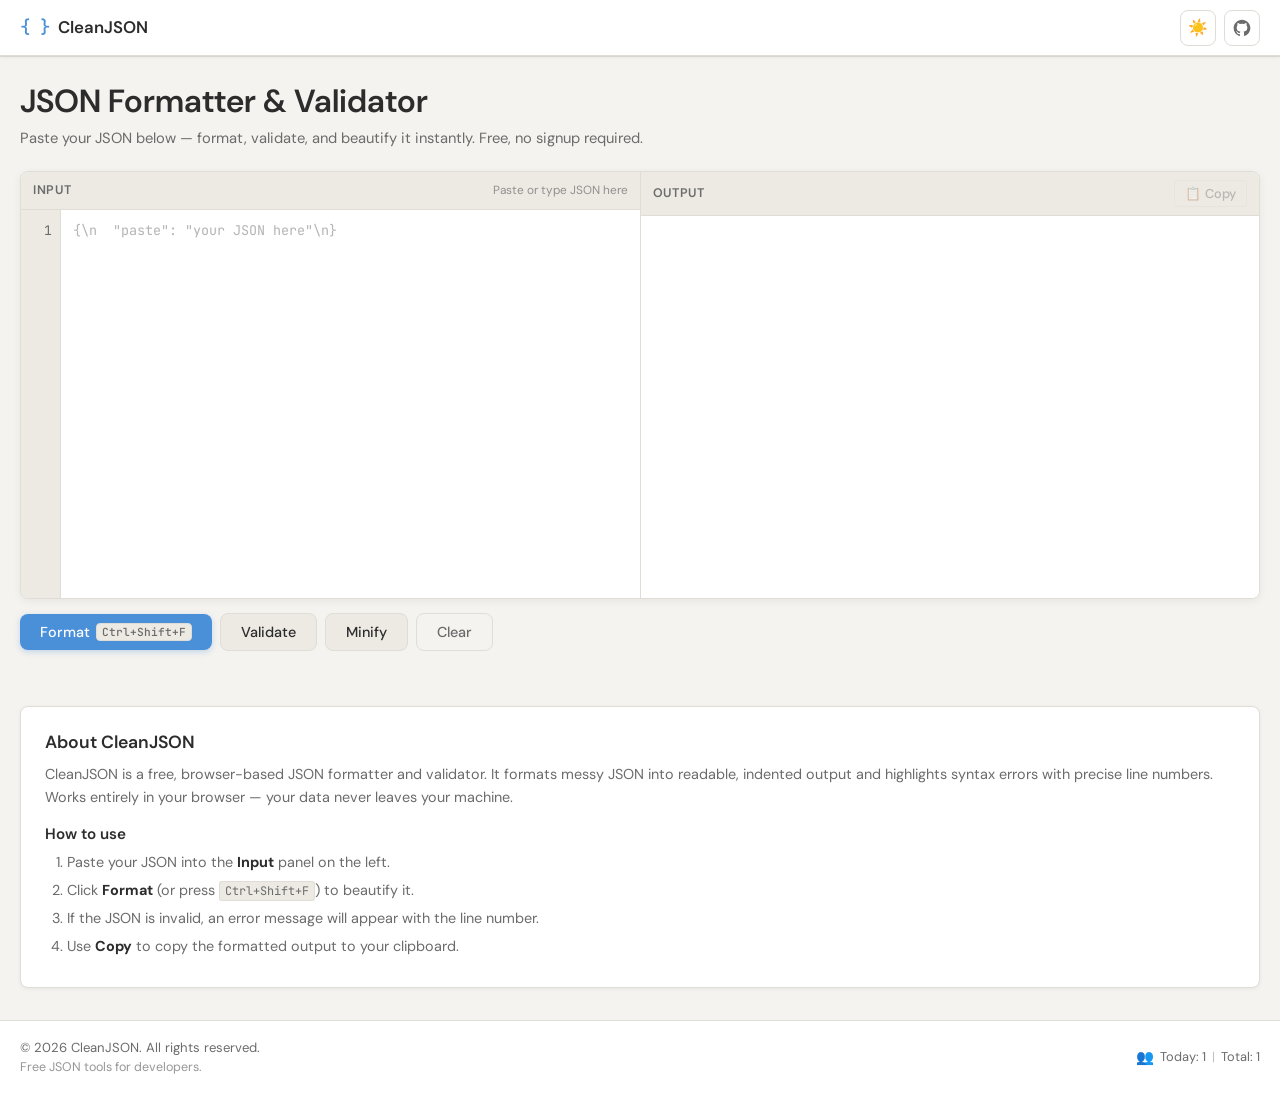
==== index.html @ 6346b89d "feat: Milestone 1 — Core MVP - index.html: semantic HTML5 layout with side-by-side editor panels,   " ====
<!DOCTYPE html>
<html lang="en">
<head>
  <meta charset="UTF-8" />
  <meta name="viewport" content="width=device-width, initial-scale=1.0" />
  <title>JSON Formatter &amp; Validator — Free Online Tool | CleanJSON</title>
  <meta name="description" content="Free online JSON formatter, validator and beautifier. Paste your JSON, instantly format and validate it with error highlighting. No signup required." />
  <meta name="keywords" content="JSON formatter, JSON validator, JSON beautifier, JSON lint, online JSON tool, format JSON, validate JSON" />
  <link rel="canonical" href="https://cleanjson.app/" />

  <!-- Open Graph -->
  <meta property="og:title" content="JSON Formatter & Validator — Free Online Tool | CleanJSON" />
  <meta property="og:description" content="Free online JSON formatter and validator. Instant formatting with syntax highlighting and error reporting." />
  <meta property="og:type" content="website" />
  <meta property="og:url" content="https://cleanjson.app/" />

  <!-- Twitter Card -->
  <meta name="twitter:card" content="summary" />
  <meta name="twitter:title" content="JSON Formatter & Validator | CleanJSON" />
  <meta name="twitter:description" content="Free online JSON formatter and validator. Instant syntax highlighting and error reporting." />

  <!-- JSON-LD Structured Data -->
  <script type="application/ld+json">
  {
    "@context": "https://schema.org",
    "@type": "WebApplication",
    "name": "CleanJSON",
    "url": "https://cleanjson.app/",
    "description": "Free online JSON formatter, validator and beautifier",
    "applicationCategory": "DeveloperApplication",
    "operatingSystem": "Any",
    "offers": {
      "@type": "Offer",
      "price": "0",
      "priceCurrency": "USD"
    }
  }
  </script>

  <!-- Fonts -->
  <link rel="preconnect" href="https://fonts.googleapis.com" />
  <link rel="preconnect" href="https://fonts.gstatic.com" crossorigin />
  <link href="https://fonts.googleapis.com/css2?family=DM+Sans:wght@400;500;600&family=JetBrains+Mono:wght@400;500&display=swap" rel="stylesheet" />

  <link rel="stylesheet" href="style.css" />

  <!-- GOOGLE ADSENSE: paste auto-ads script here -->
</head>
<body>

  <!-- ===== HEADER ===== -->
  <header class="site-header" role="banner">
    <div class="header-inner">
      <a href="/" class="logo" aria-label="CleanJSON home">
        <span class="logo-icon" aria-hidden="true">{ }</span>
        <span class="logo-text">CleanJSON</span>
      </a>
      <nav class="header-nav" aria-label="Site navigation">
        <button id="darkModeToggle" class="btn-icon" aria-label="Toggle dark mode" title="Toggle dark mode">
          <span class="icon-sun" aria-hidden="true">☀️</span>
          <span class="icon-moon" aria-hidden="true" style="display:none">🌙</span>
        </button>
        <a href="https://github.com/cleanjson-web" class="btn-icon" aria-label="GitHub" target="_blank" rel="noopener noreferrer" title="View on GitHub">
          <svg width="20" height="20" viewBox="0 0 24 24" fill="currentColor" aria-hidden="true">
            <path d="M12 2C6.477 2 2 6.477 2 12c0 4.418 2.865 8.166 6.839 9.489.5.092.682-.217.682-.483 0-.237-.009-.868-.013-1.703-2.782.605-3.369-1.342-3.369-1.342-.454-1.154-1.11-1.462-1.11-1.462-.908-.62.069-.608.069-.608 1.003.07 1.531 1.03 1.531 1.03.892 1.529 2.341 1.087 2.91.832.092-.647.35-1.088.636-1.338-2.22-.253-4.555-1.11-4.555-4.943 0-1.091.39-1.984 1.029-2.683-.103-.253-.446-1.27.098-2.647 0 0 .84-.269 2.75 1.025A9.578 9.578 0 0112 6.836a9.59 9.59 0 012.504.337c1.909-1.294 2.747-1.025 2.747-1.025.546 1.377.202 2.394.1 2.647.64.699 1.028 1.592 1.028 2.683 0 3.842-2.339 4.687-4.566 4.935.359.309.678.919.678 1.852 0 1.336-.012 2.415-.012 2.741 0 .269.18.579.688.481C19.138 20.163 22 16.418 22 12c0-5.523-4.477-10-10-10z"/>
          </svg>
        </a>
      </nav>
    </div>
  </header>

  <!-- ===== AD: TOP BANNER ===== -->
  <div id="adsterra-banner-top" class="ad-banner ad-banner--top" aria-hidden="true">
    <!-- ADSTERRA: paste banner code here (728x90 leaderboard or responsive) -->
  </div>

  <!-- ===== MAIN ===== -->
  <main class="main-content" role="main">
    <section class="hero" aria-labelledby="main-heading">
      <h1 id="main-heading">JSON Formatter &amp; Validator</h1>
      <p class="hero-subtitle">Paste your JSON below — format, validate, and beautify it instantly. Free, no signup required.</p>
    </section>

    <!-- Mobile tab switcher -->
    <div class="tab-switcher" role="tablist" aria-label="Editor panels">
      <button class="tab-btn tab-btn--active" role="tab" aria-selected="true" aria-controls="input-panel" id="tab-input" data-tab="input">Input</button>
      <button class="tab-btn" role="tab" aria-selected="false" aria-controls="output-panel" id="tab-output" data-tab="output">Output</button>
    </div>

    <!-- Editor area -->
    <div class="editor-area">
      <!-- Input panel -->
      <section class="panel panel--input" id="input-panel" role="tabpanel" aria-labelledby="tab-input">
        <div class="panel-header">
          <h2 class="panel-title">Input</h2>
          <span class="panel-hint">Paste or type JSON here</span>
        </div>
        <div class="textarea-wrapper" id="inputWrapper">
          <div class="line-numbers" id="lineNumbers" aria-hidden="true"></div>
          <textarea
            id="jsonInput"
            class="json-textarea"
            placeholder='{\n  "paste": "your JSON here"\n}'
            spellcheck="false"
            autocomplete="off"
            autocorrect="off"
            autocapitalize="off"
            aria-label="JSON input"
            aria-describedby="errorDisplay"
          ></textarea>
        </div>
      </section>

      <!-- Divider -->
      <div class="panel-divider" aria-hidden="true"></div>

      <!-- Output panel -->
      <section class="panel panel--output" id="output-panel" role="tabpanel" aria-labelledby="tab-output">
        <div class="panel-header">
          <h2 class="panel-title">Output</h2>
          <button id="copyBtn" class="btn-small" aria-label="Copy formatted JSON" title="Copy to clipboard" disabled>
            <span class="copy-icon" aria-hidden="true">📋</span> Copy
          </button>
        </div>
        <pre id="jsonOutput" class="json-output" aria-live="polite" aria-label="Formatted JSON output"><code id="jsonOutputCode"></code></pre>
      </section>
    </div>

    <!-- Action bar -->
    <div class="action-bar" role="toolbar" aria-label="JSON actions">
      <button id="formatBtn" class="btn btn--primary" aria-label="Format JSON (Ctrl+Shift+F)">
        Format <kbd>Ctrl+Shift+F</kbd>
      </button>
      <button id="validateBtn" class="btn btn--secondary" aria-label="Validate JSON">
        Validate
      </button>
      <button id="minifyBtn" class="btn btn--secondary" aria-label="Minify JSON">
        Minify
      </button>
      <button id="clearBtn" class="btn btn--ghost" aria-label="Clear input">
        Clear
      </button>
    </div>

    <!-- Error / success display -->
    <div id="errorDisplay" class="status-display" role="alert" aria-live="assertive" aria-atomic="true"></div>

    <!-- SEO content -->
    <section class="seo-content">
      <h2>About CleanJSON</h2>
      <p>CleanJSON is a free, browser-based JSON formatter and validator. It formats messy JSON into readable, indented output and highlights syntax errors with precise line numbers. Works entirely in your browser — your data never leaves your machine.</p>
      <h3>How to use</h3>
      <ol>
        <li>Paste your JSON into the <strong>Input</strong> panel on the left.</li>
        <li>Click <strong>Format</strong> (or press <kbd>Ctrl+Shift+F</kbd>) to beautify it.</li>
        <li>If the JSON is invalid, an error message will appear with the line number.</li>
        <li>Use <strong>Copy</strong> to copy the formatted output to your clipboard.</li>
      </ol>
    </section>
  </main>

  <!-- ===== FOOTER ===== -->
  <footer class="site-footer" role="contentinfo">
    <div class="footer-inner">
      <div class="footer-left">
        <p class="footer-copy">&copy; 2026 CleanJSON. All rights reserved.</p>
        <p class="footer-tagline">Free JSON tools for developers.</p>
      </div>
      <div class="footer-right" id="visitorCounter" aria-label="Site visitor count">
        <span class="visitor-icon" aria-hidden="true">👥</span>
        <span id="visitorToday">Today: —</span>
        <span class="visitor-sep" aria-hidden="true">|</span>
        <span id="visitorTotal">Total: —</span>
      </div>
    </div>
  </footer>

  <!-- ===== AD: BOTTOM STICKY (mobile) ===== -->
  <div id="adsterra-banner-bottom" class="ad-banner ad-banner--bottom" aria-hidden="true">
    <!-- ADSTERRA: paste bottom sticky banner code here (mobile) -->
  </div>

  <noscript>
    <div style="padding:2rem;text-align:center;font-family:sans-serif;">
      <strong>JavaScript is required</strong> to use CleanJSON. Please enable JavaScript in your browser.
    </div>
  </noscript>

  <script src="app.js"></script>
</body>
</html>
---- style.css ----
/* ============================================================
   CleanJSON — style.css
   Soft warm theme per PRD color spec
   ============================================================ */

/* ---- CSS Custom Properties ---- */
:root {
  --bg-primary:     #F5F3EF;
  --bg-secondary:   #EDEAE4;
  --bg-card:        #FFFFFF;
  --text-primary:   #2C2C2C;
  --text-secondary: #6B6B6B;
  --accent:         #4A90D9;
  --accent-hover:   #3A7BC8;
  --success:        #5CB85C;
  --error:          #D9534F;
  --warning:        #E8A838;
  --border:         #E0DDD7;
  --shadow:         rgba(0,0,0,0.06);
  --shadow-md:      rgba(0,0,0,0.10);

  /* Syntax highlighting */
  --syntax-key:     #6B4C9A;
  --syntax-string:  #2E7D32;
  --syntax-number:  #C55A11;
  --syntax-bool:    #1565C0;
  --syntax-null:    #9E9E9E;

  /* Dimensions */
  --header-height:  56px;
  --radius:         8px;
  --radius-sm:      4px;
  --panel-min-h:    420px;

  /* Transition */
  --transition:     0.18s ease;
}

/* Dark mode */
[data-theme="dark"] {
  --bg-primary:     #1A1917;
  --bg-secondary:   #242220;
  --bg-card:        #2C2A28;
  --text-primary:   #E8E5DF;
  --text-secondary: #9A9590;
  --accent:         #5BA3F0;
  --accent-hover:   #4A90D9;
  --border:         #3A3830;
  --shadow:         rgba(0,0,0,0.25);
  --shadow-md:      rgba(0,0,0,0.40);
  --syntax-key:     #C4A7E7;
  --syntax-string:  #7EC8A0;
  --syntax-number:  #F4A261;
  --syntax-bool:    #7EB8F7;
  --syntax-null:    #7A7570;
}

/* ---- Reset & Base ---- */
*, *::before, *::after { box-sizing: border-box; margin: 0; padding: 0; }

html {
  font-size: 16px;
  scroll-behavior: smooth;
}

body {
  font-family: 'DM Sans', system-ui, -apple-system, sans-serif;
  background: var(--bg-primary);
  color: var(--text-primary);
  line-height: 1.6;
  min-height: 100vh;
  display: flex;
  flex-direction: column;
  transition: background var(--transition), color var(--transition);
}

/* ---- Typography ---- */
h1, h2, h3 { font-weight: 600; line-height: 1.3; }
h1 { font-size: clamp(1.4rem, 3vw, 2rem); }
h2 { font-size: 1.1rem; }
h3 { font-size: 0.95rem; }
kbd {
  font-family: 'JetBrains Mono', monospace;
  font-size: 0.7rem;
  background: var(--bg-secondary);
  border: 1px solid var(--border);
  border-radius: var(--radius-sm);
  padding: 1px 5px;
  color: var(--text-secondary);
}

/* ---- Links ---- */
a { color: var(--accent); text-decoration: none; }
a:hover { text-decoration: underline; }
a:focus-visible { outline: 2px solid var(--accent); outline-offset: 2px; border-radius: 2px; }

/* ---- Buttons ---- */
.btn {
  display: inline-flex;
  align-items: center;
  gap: 6px;
  padding: 9px 20px;
  font-family: 'DM Sans', sans-serif;
  font-size: 0.9rem;
  font-weight: 500;
  border: none;
  border-radius: var(--radius);
  cursor: pointer;
  transition: background var(--transition), transform 0.1s, box-shadow var(--transition);
  white-space: nowrap;
  user-select: none;
}
.btn:focus-visible { outline: 2px solid var(--accent); outline-offset: 2px; }
.btn:active { transform: scale(0.97); }

.btn--primary {
  background: var(--accent);
  color: #fff;
  box-shadow: 0 2px 6px rgba(74,144,217,0.30);
}
.btn--primary:hover { background: var(--accent-hover); box-shadow: 0 3px 10px rgba(74,144,217,0.40); }

.btn--secondary {
  background: var(--bg-secondary);
  color: var(--text-primary);
  border: 1px solid var(--border);
}
.btn--secondary:hover { background: var(--border); }

.btn--ghost {
  background: transparent;
  color: var(--text-secondary);
  border: 1px solid var(--border);
}
.btn--ghost:hover { background: var(--bg-secondary); color: var(--text-primary); }

.btn:disabled {
  opacity: 0.45;
  cursor: not-allowed;
  transform: none;
}

.btn-small {
  display: inline-flex;
  align-items: center;
  gap: 4px;
  padding: 4px 10px;
  font-size: 0.8rem;
  font-family: 'DM Sans', sans-serif;
  font-weight: 500;
  background: var(--bg-secondary);
  color: var(--text-secondary);
  border: 1px solid var(--border);
  border-radius: var(--radius-sm);
  cursor: pointer;
  transition: background var(--transition), color var(--transition);
}
.btn-small:hover { background: var(--border); color: var(--text-primary); }
.btn-small:disabled { opacity: 0.4; cursor: not-allowed; }
.btn-small:focus-visible { outline: 2px solid var(--accent); outline-offset: 2px; }

.btn-icon {
  display: inline-flex;
  align-items: center;
  justify-content: center;
  width: 36px;
  height: 36px;
  background: transparent;
  border: 1px solid var(--border);
  border-radius: var(--radius);
  cursor: pointer;
  font-size: 1rem;
  color: var(--text-secondary);
  transition: background var(--transition), color var(--transition);
  text-decoration: none;
}
.btn-icon:hover { background: var(--bg-secondary); color: var(--text-primary); }
.btn-icon:focus-visible { outline: 2px solid var(--accent); outline-offset: 2px; }

/* ---- Header ---- */
.site-header {
  position: sticky;
  top: 0;
  z-index: 100;
  background: var(--bg-card);
  border-bottom: 1px solid var(--border);
  height: var(--header-height);
  box-shadow: 0 1px 4px var(--shadow);
}
.header-inner {
  max-width: 1280px;
  margin: 0 auto;
  padding: 0 1.25rem;
  height: 100%;
  display: flex;
  align-items: center;
  justify-content: space-between;
}

.logo {
  display: flex;
  align-items: center;
  gap: 8px;
  text-decoration: none;
  color: var(--text-primary);
}
.logo-icon {
  font-family: 'JetBrains Mono', monospace;
  font-size: 1.1rem;
  font-weight: 500;
  color: var(--accent);
  letter-spacing: -1px;
}
.logo-text {
  font-size: 1.05rem;
  font-weight: 600;
}

.header-nav {
  display: flex;
  align-items: center;
  gap: 8px;
}

/* ---- Ad banners ---- */
.ad-banner {
  text-align: center;
  background: var(--bg-secondary);
  border-bottom: 1px solid var(--border);
  min-height: 0;
  overflow: hidden;
}
.ad-banner:empty { display: none; }
.ad-banner--top { min-height: 0; }
.ad-banner--bottom {
  position: fixed;
  bottom: 0;
  left: 0;
  right: 0;
  z-index: 90;
  border-top: 1px solid var(--border);
  border-bottom: none;
  display: none;
}
/* Show mobile sticky ad only on small screens, only when ad is present */
@media (max-width: 768px) {
  .ad-banner--bottom:not(:empty) { display: block; }
}

/* ---- Main ---- */
.main-content {
  flex: 1;
  max-width: 1280px;
  width: 100%;
  margin: 0 auto;
  padding: 1.5rem 1.25rem 2rem;
}

/* ---- Hero ---- */
.hero {
  margin-bottom: 1.25rem;
}
.hero-subtitle {
  color: var(--text-secondary);
  font-size: 0.92rem;
  margin-top: 0.3rem;
}

/* ---- Tab switcher (mobile only) ---- */
.tab-switcher {
  display: none;
  gap: 0;
  margin-bottom: 0.75rem;
  background: var(--bg-secondary);
  border: 1px solid var(--border);
  border-radius: var(--radius);
  padding: 3px;
}
.tab-btn {
  flex: 1;
  padding: 7px 12px;
  font-family: 'DM Sans', sans-serif;
  font-size: 0.88rem;
  font-weight: 500;
  border: none;
  border-radius: calc(var(--radius) - 2px);
  background: transparent;
  color: var(--text-secondary);
  cursor: pointer;
  transition: background var(--transition), color var(--transition);
}
.tab-btn--active,
.tab-btn[aria-selected="true"] {
  background: var(--bg-card);
  color: var(--text-primary);
  box-shadow: 0 1px 4px var(--shadow);
}
.tab-btn:focus-visible { outline: 2px solid var(--accent); outline-offset: 2px; }

@media (max-width: 680px) {
  .tab-switcher { display: flex; }
}

/* ---- Editor area ---- */
.editor-area {
  display: flex;
  gap: 0;
  background: var(--bg-card);
  border: 1px solid var(--border);
  border-radius: var(--radius);
  box-shadow: 0 2px 8px var(--shadow);
  overflow: hidden;
  min-height: var(--panel-min-h);
}

/* ---- Panels ---- */
.panel {
  display: flex;
  flex-direction: column;
  flex: 1;
  min-width: 0;
}
.panel--input { border-right: 1px solid var(--border); }

.panel-header {
  display: flex;
  align-items: center;
  justify-content: space-between;
  padding: 8px 12px;
  background: var(--bg-secondary);
  border-bottom: 1px solid var(--border);
  min-height: 38px;
}
.panel-title {
  font-size: 0.78rem;
  font-weight: 600;
  text-transform: uppercase;
  letter-spacing: 0.06em;
  color: var(--text-secondary);
}
.panel-hint {
  font-size: 0.74rem;
  color: var(--text-secondary);
  opacity: 0.7;
}

/* ---- Textarea with line numbers ---- */
.textarea-wrapper {
  display: flex;
  flex: 1;
  overflow: hidden;
  position: relative;
}

.line-numbers {
  padding: 10px 8px 10px 10px;
  background: var(--bg-secondary);
  border-right: 1px solid var(--border);
  font-family: 'JetBrains Mono', monospace;
  font-size: 0.82rem;
  line-height: 1.6;
  color: var(--text-secondary);
  text-align: right;
  user-select: none;
  min-width: 40px;
  overflow: hidden;
  white-space: pre;
}

.json-textarea {
  flex: 1;
  padding: 10px 12px;
  font-family: 'JetBrains Mono', monospace;
  font-size: 0.84rem;
  line-height: 1.6;
  background: var(--bg-card);
  color: var(--text-primary);
  border: none;
  resize: none;
  outline: none;
  white-space: pre;
  overflow-wrap: normal;
  overflow: auto;
  tab-size: 2;
}
.json-textarea::placeholder { color: var(--text-secondary); opacity: 0.5; }
.json-textarea.error-state { background: #fff5f5; }
[data-theme="dark"] .json-textarea.error-state { background: #2a1a1a; }

/* Error line highlight */
.json-textarea.has-error-line {
  background: linear-gradient(var(--bg-card), var(--bg-card));
}

/* ---- Output panel ---- */
.json-output {
  flex: 1;
  padding: 10px 12px;
  font-family: 'JetBrains Mono', monospace;
  font-size: 0.84rem;
  line-height: 1.6;
  background: var(--bg-card);
  color: var(--text-primary);
  white-space: pre;
  overflow: auto;
  tab-size: 2;
  margin: 0;
  min-height: calc(var(--panel-min-h) - 38px);
}
.json-output code { font-family: inherit; }

/* Syntax highlighting */
.syn-key    { color: var(--syntax-key); }
.syn-str    { color: var(--syntax-string); }
.syn-num    { color: var(--syntax-number); }
.syn-bool   { color: var(--syntax-bool); font-weight: 500; }
.syn-null   { color: var(--syntax-null); font-style: italic; }
.syn-punct  { color: var(--text-secondary); }

/* ---- Panel divider ---- */
.panel-divider { display: none; }

/* ---- Action bar ---- */
.action-bar {
  display: flex;
  flex-wrap: wrap;
  gap: 8px;
  padding: 0.9rem 0;
  align-items: center;
}

/* ---- Status display ---- */
.status-display {
  min-height: 36px;
  padding: 0;
  font-size: 0.875rem;
  border-radius: var(--radius);
  overflow: hidden;
}
.status-display:empty { min-height: 0; }

.status-msg {
  display: flex;
  align-items: flex-start;
  gap: 8px;
  padding: 10px 14px;
  border-radius: var(--radius);
  border: 1px solid;
  animation: statusIn 0.18s ease;
}
@keyframes statusIn {
  from { opacity: 0; transform: translateY(-4px); }
  to   { opacity: 1; transform: translateY(0); }
}

.status-msg--error {
  background: #FDF2F2;
  border-color: #F5C6CB;
  color: #B94A48;
}
[data-theme="dark"] .status-msg--error {
  background: #2A1515;
  border-color: #6B2F2F;
  color: #F0827A;
}

.status-msg--success {
  background: #F2FBF2;
  border-color: #C3E6CB;
  color: #3D7A3D;
}
[data-theme="dark"] .status-msg--success {
  background: #152A15;
  border-color: #2D5A2D;
  color: #7EC87E;
}

.status-msg--info {
  background: #F0F6FF;
  border-color: #B8D4F5;
  color: #2E5F9E;
}
[data-theme="dark"] .status-msg--info {
  background: #0F1E35;
  border-color: #1E3F6A;
  color: #7EB8F7;
}

.status-icon { font-size: 1rem; flex-shrink: 0; margin-top: 1px; }
.status-body { flex: 1; min-width: 0; }
.status-title { font-weight: 600; }
.status-detail { font-size: 0.82rem; opacity: 0.85; margin-top: 2px; font-family: 'JetBrains Mono', monospace; }

/* ---- SEO content ---- */
.seo-content {
  margin-top: 2.5rem;
  padding: 1.5rem;
  background: var(--bg-card);
  border: 1px solid var(--border);
  border-radius: var(--radius);
  box-shadow: 0 1px 4px var(--shadow);
}
.seo-content h2 { margin-bottom: 0.6rem; }
.seo-content h3 { margin: 1rem 0 0.4rem; }
.seo-content p, .seo-content ol { color: var(--text-secondary); font-size: 0.9rem; }
.seo-content ol { padding-left: 1.4rem; }
.seo-content li { margin-bottom: 0.3rem; }
.seo-content strong { color: var(--text-primary); }
.seo-content kbd {
  font-family: 'JetBrains Mono', monospace;
  font-size: 0.74rem;
  background: var(--bg-secondary);
  border: 1px solid var(--border);
  border-radius: 3px;
  padding: 1px 5px;
}

/* ---- Footer ---- */
.site-footer {
  background: var(--bg-card);
  border-top: 1px solid var(--border);
  padding: 1rem 1.25rem;
  margin-top: auto;
}
.footer-inner {
  max-width: 1280px;
  margin: 0 auto;
  display: flex;
  align-items: center;
  justify-content: space-between;
  flex-wrap: wrap;
  gap: 0.5rem;
}
.footer-copy { font-size: 0.82rem; color: var(--text-secondary); }
.footer-tagline { font-size: 0.78rem; color: var(--text-secondary); opacity: 0.7; }
.footer-right {
  display: flex;
  align-items: center;
  gap: 6px;
  font-size: 0.8rem;
  color: var(--text-secondary);
}
.visitor-icon { font-size: 0.9rem; }
.visitor-sep { opacity: 0.4; }

/* ---- Drag-over highlight ---- */
.json-textarea.drag-over {
  background: #EEF5FF;
  border: 2px dashed var(--accent);
}
[data-theme="dark"] .json-textarea.drag-over {
  background: #0F1E35;
}

/* ============================================================
   RESPONSIVE
   ============================================================ */

/* Tablet: stacked */
@media (max-width: 900px) {
  .editor-area {
    flex-direction: column;
  }
  .panel--input {
    border-right: none;
    border-bottom: 1px solid var(--border);
  }
  .panel { min-height: 260px; }
}

/* Mobile: tabbed view */
@media (max-width: 680px) {
  .main-content { padding: 1rem 0.75rem 5rem; }

  .editor-area {
    border-radius: var(--radius);
  }

  /* Hide inactive tab panel */
  .panel { display: none; }
  .panel.tab-active { display: flex; }

  /* When no tab system active, show both stacked */
  .panel--input.tab-active,
  .panel--output.tab-active { min-height: 300px; }

  .action-bar {
    gap: 6px;
  }
  .action-bar .btn {
    padding: 8px 14px;
    font-size: 0.85rem;
  }
  .action-bar kbd { display: none; }

  .hero h1 { font-size: 1.3rem; }
  .footer-inner { flex-direction: column; align-items: flex-start; }
}

/* Very small screens */
@media (max-width: 400px) {
  .action-bar { gap: 4px; }
  .btn { padding: 7px 10px; font-size: 0.82rem; }
}
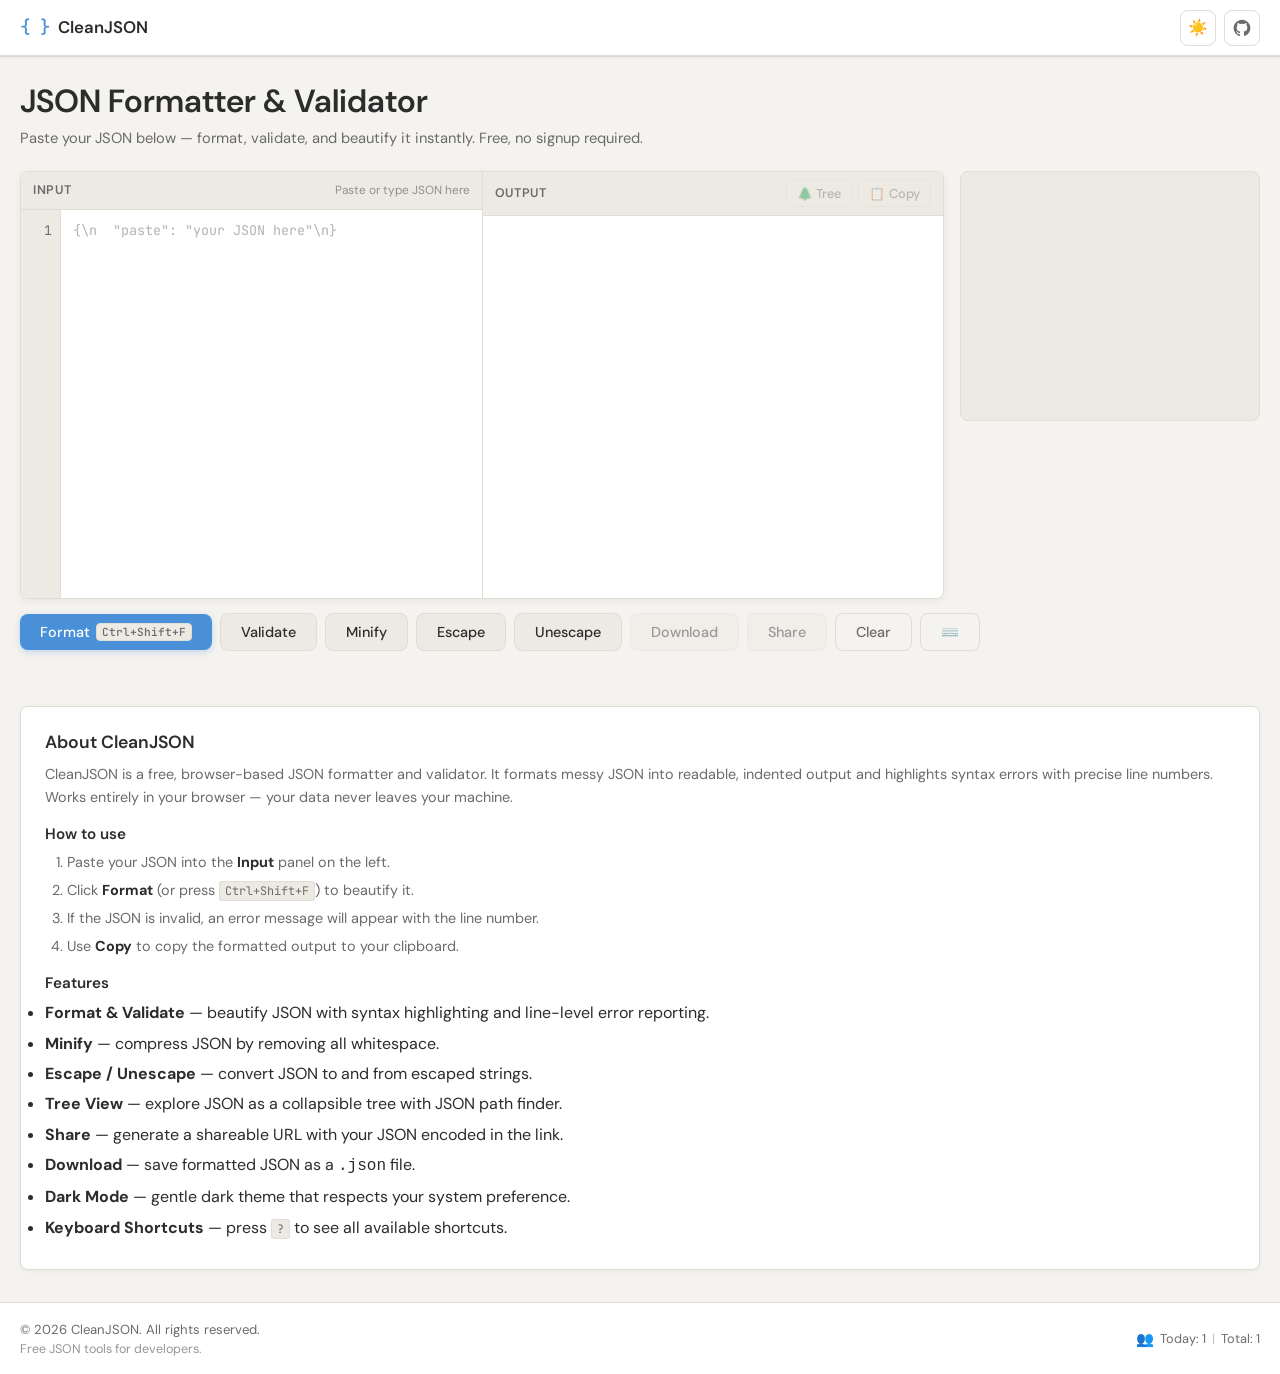
==== commit 272ee113: "feat: Milestones 2-4 — SEO, monetization, tools, polish - Sidebar ad placeholder (300x250 Adsterra) " ====
--- a/index.html
+++ b/index.html
@@ -88,42 +88,55 @@
     </div>
 
     <!-- Editor area -->
-    <div class="editor-area">
-      <!-- Input panel -->
-      <section class="panel panel--input" id="input-panel" role="tabpanel" aria-labelledby="tab-input">
-        <div class="panel-header">
-          <h2 class="panel-title">Input</h2>
-          <span class="panel-hint">Paste or type JSON here</span>
-        </div>
-        <div class="textarea-wrapper" id="inputWrapper">
-          <div class="line-numbers" id="lineNumbers" aria-hidden="true"></div>
-          <textarea
-            id="jsonInput"
-            class="json-textarea"
-            placeholder='{\n  "paste": "your JSON here"\n}'
-            spellcheck="false"
-            autocomplete="off"
-            autocorrect="off"
-            autocapitalize="off"
-            aria-label="JSON input"
-            aria-describedby="errorDisplay"
-          ></textarea>
-        </div>
-      </section>
-
-      <!-- Divider -->
-      <div class="panel-divider" aria-hidden="true"></div>
-
-      <!-- Output panel -->
-      <section class="panel panel--output" id="output-panel" role="tabpanel" aria-labelledby="tab-output">
-        <div class="panel-header">
-          <h2 class="panel-title">Output</h2>
-          <button id="copyBtn" class="btn-small" aria-label="Copy formatted JSON" title="Copy to clipboard" disabled>
-            <span class="copy-icon" aria-hidden="true">📋</span> Copy
-          </button>
-        </div>
-        <pre id="jsonOutput" class="json-output" aria-live="polite" aria-label="Formatted JSON output"><code id="jsonOutputCode"></code></pre>
-      </section>
+    <div class="editor-layout">
+      <div class="editor-area">
+        <!-- Input panel -->
+        <section class="panel panel--input" id="input-panel" role="tabpanel" aria-labelledby="tab-input">
+          <div class="panel-header">
+            <h2 class="panel-title">Input</h2>
+            <span class="panel-hint">Paste or type JSON here</span>
+          </div>
+          <div class="textarea-wrapper" id="inputWrapper">
+            <div class="line-numbers" id="lineNumbers" aria-hidden="true"></div>
+            <textarea
+              id="jsonInput"
+              class="json-textarea"
+              placeholder='{\n  "paste": "your JSON here"\n}'
+              spellcheck="false"
+              autocomplete="off"
+              autocorrect="off"
+              autocapitalize="off"
+              aria-label="JSON input"
+              aria-describedby="errorDisplay"
+            ></textarea>
+          </div>
+        </section>
+
+        <!-- Divider -->
+        <div class="panel-divider" aria-hidden="true"></div>
+
+        <!-- Output panel -->
+        <section class="panel panel--output" id="output-panel" role="tabpanel" aria-labelledby="tab-output">
+          <div class="panel-header">
+            <h2 class="panel-title">Output</h2>
+            <div class="panel-header-actions">
+              <button id="treeToggleBtn" class="btn-small" aria-label="Toggle tree view" title="Tree view" disabled>
+                🌲 Tree
+              </button>
+              <button id="copyBtn" class="btn-small" aria-label="Copy formatted JSON" title="Copy to clipboard" disabled>
+                <span class="copy-icon" aria-hidden="true">📋</span> Copy
+              </button>
+            </div>
+          </div>
+          <pre id="jsonOutput" class="json-output" aria-live="polite" aria-label="Formatted JSON output"><code id="jsonOutputCode"></code></pre>
+          <div id="treeView" class="tree-view" aria-label="JSON tree view" style="display:none"></div>
+        </section>
+      </div>
+
+      <!-- Sidebar ad (desktop only) -->
+      <aside id="adsterra-sidebar" class="ad-sidebar" aria-hidden="true">
+        <!-- ADSTERRA: paste 300x250 sidebar ad code here -->
+      </aside>
     </div>
 
     <!-- Action bar -->
@@ -137,17 +150,39 @@
       <button id="minifyBtn" class="btn btn--secondary" aria-label="Minify JSON">
         Minify
       </button>
+      <button id="escapeBtn" class="btn btn--secondary" aria-label="Escape JSON to string">
+        Escape
+      </button>
+      <button id="unescapeBtn" class="btn btn--secondary" aria-label="Unescape string to JSON">
+        Unescape
+      </button>
+      <button id="downloadBtn" class="btn btn--secondary" aria-label="Download JSON file" disabled>
+        Download
+      </button>
+      <button id="shareBtn" class="btn btn--secondary" aria-label="Share JSON via URL" disabled>
+        Share
+      </button>
       <button id="clearBtn" class="btn btn--ghost" aria-label="Clear input">
         Clear
       </button>
+      <button id="shortcutsBtn" class="btn btn--ghost" aria-label="Show keyboard shortcuts" title="Keyboard shortcuts">
+        ⌨️
+      </button>
+    </div>
+
+    <!-- JSON Path display -->
+    <div id="jsonPathDisplay" class="json-path-display" aria-live="polite" style="display:none">
+      <span class="json-path-label">Path:</span>
+      <code id="jsonPathValue" class="json-path-value"></code>
+      <button id="jsonPathCopy" class="btn-small" aria-label="Copy JSON path" title="Copy path">📋</button>
     </div>
 
     <!-- Error / success display -->
     <div id="errorDisplay" class="status-display" role="alert" aria-live="assertive" aria-atomic="true"></div>
 
     <!-- SEO content -->
-    <section class="seo-content">
-      <h2>About CleanJSON</h2>
+    <section class="seo-content" aria-labelledby="about-heading">
+      <h2 id="about-heading">About CleanJSON</h2>
       <p>CleanJSON is a free, browser-based JSON formatter and validator. It formats messy JSON into readable, indented output and highlights syntax errors with precise line numbers. Works entirely in your browser — your data never leaves your machine.</p>
       <h3>How to use</h3>
       <ol>
@@ -156,6 +191,17 @@
         <li>If the JSON is invalid, an error message will appear with the line number.</li>
         <li>Use <strong>Copy</strong> to copy the formatted output to your clipboard.</li>
       </ol>
+      <h3>Features</h3>
+      <ul>
+        <li><strong>Format &amp; Validate</strong> — beautify JSON with syntax highlighting and line-level error reporting.</li>
+        <li><strong>Minify</strong> — compress JSON by removing all whitespace.</li>
+        <li><strong>Escape / Unescape</strong> — convert JSON to and from escaped strings.</li>
+        <li><strong>Tree View</strong> — explore JSON as a collapsible tree with JSON path finder.</li>
+        <li><strong>Share</strong> — generate a shareable URL with your JSON encoded in the link.</li>
+        <li><strong>Download</strong> — save formatted JSON as a <code>.json</code> file.</li>
+        <li><strong>Dark Mode</strong> — gentle dark theme that respects your system preference.</li>
+        <li><strong>Keyboard Shortcuts</strong> — press <kbd>?</kbd> to see all available shortcuts.</li>
+      </ul>
     </section>
   </main>
 
@@ -180,6 +226,29 @@
     <!-- ADSTERRA: paste bottom sticky banner code here (mobile) -->
   </div>
 
+  <!-- Keyboard shortcuts modal -->
+  <div id="shortcutsModal" class="modal-overlay" role="dialog" aria-modal="true" aria-labelledby="shortcuts-title" style="display:none">
+    <div class="modal-content" role="document">
+      <div class="modal-header">
+        <h2 id="shortcuts-title">Keyboard Shortcuts</h2>
+        <button id="shortcutsClose" class="btn-icon" aria-label="Close shortcuts panel">&times;</button>
+      </div>
+      <div class="modal-body">
+        <dl class="shortcuts-list">
+          <div class="shortcut-item"><dt><kbd>Ctrl</kbd>+<kbd>Shift</kbd>+<kbd>F</kbd></dt><dd>Format JSON</dd></div>
+          <div class="shortcut-item"><dt><kbd>Ctrl</kbd>+<kbd>Shift</kbd>+<kbd>V</kbd></dt><dd>Validate JSON</dd></div>
+          <div class="shortcut-item"><dt><kbd>Ctrl</kbd>+<kbd>Shift</kbd>+<kbd>M</kbd></dt><dd>Minify JSON</dd></div>
+          <div class="shortcut-item"><dt><kbd>Ctrl</kbd>+<kbd>Shift</kbd>+<kbd>C</kbd></dt><dd>Copy output</dd></div>
+          <div class="shortcut-item"><dt><kbd>Ctrl</kbd>+<kbd>Shift</kbd>+<kbd>X</kbd></dt><dd>Clear all</dd></div>
+          <div class="shortcut-item"><dt><kbd>Ctrl</kbd>+<kbd>Shift</kbd>+<kbd>S</kbd></dt><dd>Share URL</dd></div>
+          <div class="shortcut-item"><dt><kbd>Ctrl</kbd>+<kbd>Shift</kbd>+<kbd>D</kbd></dt><dd>Download JSON</dd></div>
+          <div class="shortcut-item"><dt><kbd>Escape</kbd></dt><dd>Close this panel</dd></div>
+          <div class="shortcut-item"><dt><kbd>?</kbd></dt><dd>Open shortcuts (when not typing)</dd></div>
+        </dl>
+      </div>
+    </div>
+  </div>
+
   <noscript>
     <div style="padding:2rem;text-align:center;font-family:sans-serif;">
       <strong>JavaScript is required</strong> to use CleanJSON. Please enable JavaScript in your browser.
--- a/style.css
+++ b/style.css
@@ -242,10 +242,24 @@
   border-bottom: none;
   display: none;
 }
-/* Show mobile sticky ad only on small screens, only when ad is present */
 @media (max-width: 768px) {
   .ad-banner--bottom:not(:empty) { display: block; }
 }
+
+/* Sidebar ad (desktop) */
+.ad-sidebar {
+  width: 300px;
+  min-height: 250px;
+  flex-shrink: 0;
+  background: var(--bg-secondary);
+  border: 1px solid var(--border);
+  border-radius: var(--radius);
+  display: flex;
+  align-items: flex-start;
+  justify-content: center;
+  padding: 0.5rem;
+}
+.ad-sidebar:empty { display: none; }
 
 /* ---- Main ---- */
 .main-content {
@@ -301,6 +315,13 @@
   .tab-switcher { display: flex; }
 }
 
+/* ---- Editor layout (with sidebar ad) ---- */
+.editor-layout {
+  display: flex;
+  gap: 1rem;
+  align-items: flex-start;
+}
+
 /* ---- Editor area ---- */
 .editor-area {
   display: flex;
@@ -311,6 +332,8 @@
   box-shadow: 0 2px 8px var(--shadow);
   overflow: hidden;
   min-height: var(--panel-min-h);
+  flex: 1;
+  min-width: 0;
 }
 
 /* ---- Panels ---- */
@@ -330,6 +353,11 @@
   background: var(--bg-secondary);
   border-bottom: 1px solid var(--border);
   min-height: 38px;
+}
+.panel-header-actions {
+  display: flex;
+  align-items: center;
+  gap: 6px;
 }
 .panel-title {
   font-size: 0.78rem;
@@ -387,11 +415,6 @@
 .json-textarea.error-state { background: #fff5f5; }
 [data-theme="dark"] .json-textarea.error-state { background: #2a1a1a; }
 
-/* Error line highlight */
-.json-textarea.has-error-line {
-  background: linear-gradient(var(--bg-card), var(--bg-card));
-}
-
 /* ---- Output panel ---- */
 .json-output {
   flex: 1;
@@ -417,6 +440,67 @@
 .syn-null   { color: var(--syntax-null); font-style: italic; }
 .syn-punct  { color: var(--text-secondary); }
 
+/* ---- Tree view ---- */
+.tree-view {
+  flex: 1;
+  padding: 10px 12px;
+  font-family: 'JetBrains Mono', monospace;
+  font-size: 0.84rem;
+  line-height: 1.8;
+  background: var(--bg-card);
+  color: var(--text-primary);
+  overflow: auto;
+  min-height: calc(var(--panel-min-h) - 38px);
+}
+.tree-node { padding-left: 1.2em; }
+.tree-toggle {
+  cursor: pointer;
+  user-select: none;
+  display: inline-block;
+  width: 1em;
+  text-align: center;
+  color: var(--text-secondary);
+  transition: transform 0.15s;
+}
+.tree-toggle:hover { color: var(--accent); }
+.tree-toggle.collapsed { transform: rotate(-90deg); }
+.tree-key { color: var(--syntax-key); cursor: pointer; }
+.tree-key:hover { text-decoration: underline; color: var(--accent); }
+.tree-str { color: var(--syntax-string); }
+.tree-num { color: var(--syntax-number); }
+.tree-bool { color: var(--syntax-bool); }
+.tree-null { color: var(--syntax-null); font-style: italic; }
+.tree-bracket { color: var(--text-secondary); }
+.tree-children { }
+.tree-children.hidden { display: none; }
+.tree-count { color: var(--text-secondary); font-size: 0.75rem; opacity: 0.7; }
+
+/* ---- JSON Path display ---- */
+.json-path-display {
+  display: flex;
+  align-items: center;
+  gap: 8px;
+  padding: 6px 12px;
+  background: var(--bg-card);
+  border: 1px solid var(--border);
+  border-radius: var(--radius);
+  font-size: 0.82rem;
+  margin-bottom: 0.5rem;
+}
+.json-path-label {
+  color: var(--text-secondary);
+  font-weight: 500;
+  flex-shrink: 0;
+}
+.json-path-value {
+  font-family: 'JetBrains Mono', monospace;
+  color: var(--accent);
+  flex: 1;
+  overflow: hidden;
+  text-overflow: ellipsis;
+  white-space: nowrap;
+}
+
 /* ---- Panel divider ---- */
 .panel-divider { display: none; }
 
@@ -490,6 +574,52 @@
 .status-body { flex: 1; min-width: 0; }
 .status-title { font-weight: 600; }
 .status-detail { font-size: 0.82rem; opacity: 0.85; margin-top: 2px; font-family: 'JetBrains Mono', monospace; }
+
+/* ---- Keyboard shortcuts modal ---- */
+.modal-overlay {
+  position: fixed;
+  inset: 0;
+  z-index: 200;
+  background: rgba(0,0,0,0.4);
+  display: flex;
+  align-items: center;
+  justify-content: center;
+  animation: fadeIn 0.15s ease;
+}
+@keyframes fadeIn { from { opacity: 0; } to { opacity: 1; } }
+
+.modal-content {
+  background: var(--bg-card);
+  border: 1px solid var(--border);
+  border-radius: var(--radius);
+  box-shadow: 0 8px 32px var(--shadow-md);
+  width: 90%;
+  max-width: 440px;
+  max-height: 80vh;
+  overflow-y: auto;
+}
+.modal-header {
+  display: flex;
+  align-items: center;
+  justify-content: space-between;
+  padding: 1rem 1.25rem;
+  border-bottom: 1px solid var(--border);
+}
+.modal-header h2 { font-size: 1rem; }
+.modal-header .btn-icon { border: none; font-size: 1.5rem; }
+.modal-body { padding: 1rem 1.25rem; }
+
+.shortcuts-list { list-style: none; }
+.shortcut-item {
+  display: flex;
+  align-items: center;
+  justify-content: space-between;
+  padding: 6px 0;
+  border-bottom: 1px solid var(--border);
+}
+.shortcut-item:last-child { border-bottom: none; }
+.shortcut-item dt { display: flex; gap: 4px; flex-shrink: 0; }
+.shortcut-item dd { color: var(--text-secondary); font-size: 0.88rem; text-align: right; }
 
 /* ---- SEO content ---- */
 .seo-content {
@@ -555,6 +685,11 @@
 /* ============================================================
    RESPONSIVE
    ============================================================ */
+
+/* Hide sidebar ad on tablet/mobile */
+@media (max-width: 1100px) {
+  .ad-sidebar { display: none !important; }
+}
 
 /* Tablet: stacked */
 @media (max-width: 900px) {
@@ -576,11 +711,9 @@
     border-radius: var(--radius);
   }
 
-  /* Hide inactive tab panel */
   .panel { display: none; }
   .panel.tab-active { display: flex; }
 
-  /* When no tab system active, show both stacked */
   .panel--input.tab-active,
   .panel--output.tab-active { min-height: 300px; }
 
@@ -595,6 +728,8 @@
 
   .hero h1 { font-size: 1.3rem; }
   .footer-inner { flex-direction: column; align-items: flex-start; }
+
+  .json-path-display { font-size: 0.75rem; }
 }
 
 /* Very small screens */
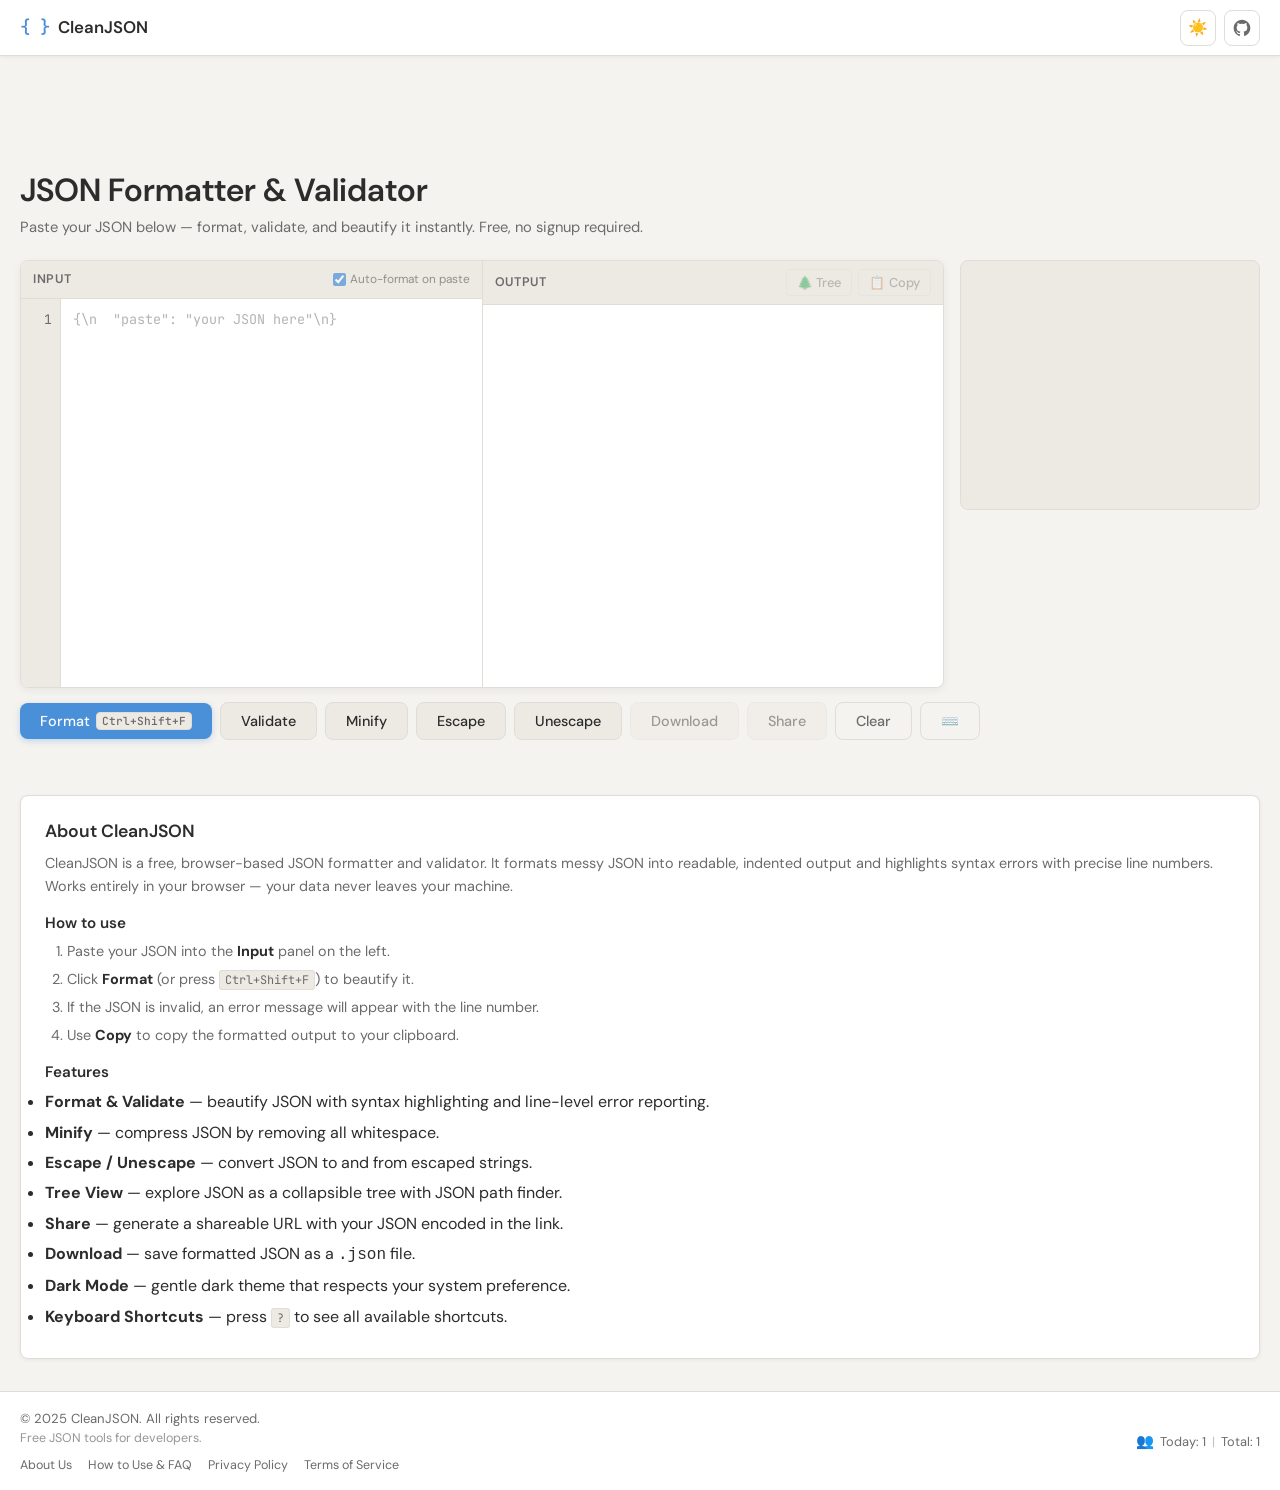
==== commit b9cb301b: "feat: Adsterra ads live + AdSense-ready pages - Inserted Adsterra ad scripts (728x90 top, 300x250 si" ====
--- a/index.html
+++ b/index.html
@@ -6,13 +6,13 @@
   <title>JSON Formatter &amp; Validator — Free Online Tool | CleanJSON</title>
   <meta name="description" content="Free online JSON formatter, validator and beautifier. Paste your JSON, instantly format and validate it with error highlighting. No signup required." />
   <meta name="keywords" content="JSON formatter, JSON validator, JSON beautifier, JSON lint, online JSON tool, format JSON, validate JSON" />
-  <link rel="canonical" href="https://cleanjson.app/" />
+  <link rel="canonical" href="https://cleanjson-web.vercel.app/" />
 
   <!-- Open Graph -->
   <meta property="og:title" content="JSON Formatter & Validator — Free Online Tool | CleanJSON" />
   <meta property="og:description" content="Free online JSON formatter and validator. Instant formatting with syntax highlighting and error reporting." />
   <meta property="og:type" content="website" />
-  <meta property="og:url" content="https://cleanjson.app/" />
+  <meta property="og:url" content="https://cleanjson-web.vercel.app/" />
 
   <!-- Twitter Card -->
   <meta name="twitter:card" content="summary" />
@@ -25,7 +25,7 @@
     "@context": "https://schema.org",
     "@type": "WebApplication",
     "name": "CleanJSON",
-    "url": "https://cleanjson.app/",
+    "url": "https://cleanjson-web.vercel.app/",
     "description": "Free online JSON formatter, validator and beautifier",
     "applicationCategory": "DeveloperApplication",
     "operatingSystem": "Any",
@@ -71,7 +71,16 @@
 
   <!-- ===== AD: TOP BANNER ===== -->
   <div id="adsterra-banner-top" class="ad-banner ad-banner--top" aria-hidden="true">
-    <!-- ADSTERRA: paste banner code here (728x90 leaderboard or responsive) -->
+    <script>
+      atOptions = {
+        'key' : '1a1134d4c49c2d586013de7c620cbc33',
+        'format' : 'iframe',
+        'height' : 90,
+        'width' : 728,
+        'params' : {}
+      };
+    </script>
+    <script src="https://www.highperformanceformat.com/1a1134d4c49c2d586013de7c620cbc33/invoke.js"></script>
   </div>
 
   <!-- ===== MAIN ===== -->
@@ -94,7 +103,10 @@
         <section class="panel panel--input" id="input-panel" role="tabpanel" aria-labelledby="tab-input">
           <div class="panel-header">
             <h2 class="panel-title">Input</h2>
-            <span class="panel-hint">Paste or type JSON here</span>
+            <label class="panel-hint auto-paste-toggle">
+            <input type="checkbox" id="autoPasteToggle" checked aria-label="Auto-format on paste" />
+            Auto-format on paste
+          </label>
           </div>
           <div class="textarea-wrapper" id="inputWrapper">
             <div class="line-numbers" id="lineNumbers" aria-hidden="true"></div>
@@ -135,7 +147,16 @@
 
       <!-- Sidebar ad (desktop only) -->
       <aside id="adsterra-sidebar" class="ad-sidebar" aria-hidden="true">
-        <!-- ADSTERRA: paste 300x250 sidebar ad code here -->
+        <script>
+          atOptions = {
+            'key' : '4c9b39252efa213d92709868d964ee56',
+            'format' : 'iframe',
+            'height' : 250,
+            'width' : 300,
+            'params' : {}
+          };
+        </script>
+        <script src="https://www.highperformanceformat.com/4c9b39252efa213d92709868d964ee56/invoke.js"></script>
       </aside>
     </div>
 
@@ -209,8 +230,14 @@
   <footer class="site-footer" role="contentinfo">
     <div class="footer-inner">
       <div class="footer-left">
-        <p class="footer-copy">&copy; 2026 CleanJSON. All rights reserved.</p>
+        <p class="footer-copy">&copy; 2025 CleanJSON. All rights reserved.</p>
         <p class="footer-tagline">Free JSON tools for developers.</p>
+        <nav class="footer-links" aria-label="Footer navigation">
+          <a href="/about.html">About Us</a>
+          <a href="/how-to-use.html">How to Use & FAQ</a>
+          <a href="/privacy.html">Privacy Policy</a>
+          <a href="/terms.html">Terms of Service</a>
+        </nav>
       </div>
       <div class="footer-right" id="visitorCounter" aria-label="Site visitor count">
         <span class="visitor-icon" aria-hidden="true">👥</span>
@@ -223,7 +250,16 @@
 
   <!-- ===== AD: BOTTOM STICKY (mobile) ===== -->
   <div id="adsterra-banner-bottom" class="ad-banner ad-banner--bottom" aria-hidden="true">
-    <!-- ADSTERRA: paste bottom sticky banner code here (mobile) -->
+    <script>
+      atOptions = {
+        'key' : 'b763f04cb9e9760fd6d1712c5965f77a',
+        'format' : 'iframe',
+        'height' : 50,
+        'width' : 320,
+        'params' : {}
+      };
+    </script>
+    <script src="https://www.highperformanceformat.com/b763f04cb9e9760fd6d1712c5965f77a/invoke.js"></script>
   </div>
 
   <!-- Keyboard shortcuts modal -->
--- a/style.css
+++ b/style.css
@@ -231,7 +231,7 @@
   overflow: hidden;
 }
 .ad-banner:empty { display: none; }
-.ad-banner--top { min-height: 0; }
+.ad-banner--top { min-height: 90px; max-width: 728px; margin: 0 auto; }
 .ad-banner--bottom {
   position: fixed;
   bottom: 0;
@@ -259,7 +259,7 @@
   justify-content: center;
   padding: 0.5rem;
 }
-.ad-sidebar:empty { display: none; }
+/* Sidebar hidden when empty or on small screens (handled by media query) */
 
 /* ---- Main ---- */
 .main-content {
@@ -370,6 +370,17 @@
   font-size: 0.74rem;
   color: var(--text-secondary);
   opacity: 0.7;
+}
+.auto-paste-toggle {
+  display: flex;
+  align-items: center;
+  gap: 4px;
+  cursor: pointer;
+  user-select: none;
+}
+.auto-paste-toggle input {
+  accent-color: var(--accent);
+  cursor: pointer;
 }
 
 /* ---- Textarea with line numbers ---- */
@@ -663,6 +674,18 @@
 }
 .footer-copy { font-size: 0.82rem; color: var(--text-secondary); }
 .footer-tagline { font-size: 0.78rem; color: var(--text-secondary); opacity: 0.7; }
+.footer-links {
+  display: flex;
+  flex-wrap: wrap;
+  gap: 0.5rem 1rem;
+  margin-top: 0.4rem;
+}
+.footer-links a {
+  font-size: 0.78rem;
+  color: var(--text-secondary);
+  text-decoration: none;
+}
+.footer-links a:hover { color: var(--accent); text-decoration: underline; }
 .footer-right {
   display: flex;
   align-items: center;
@@ -681,6 +704,41 @@
 [data-theme="dark"] .json-textarea.drag-over {
   background: #0F1E35;
 }
+
+/* ---- Page content (About, FAQ, Privacy, Terms) ---- */
+.page-content article {
+  max-width: 800px;
+  background: var(--bg-card);
+  border: 1px solid var(--border);
+  border-radius: var(--radius);
+  box-shadow: 0 1px 4px var(--shadow);
+  padding: 2rem 2.5rem;
+}
+.page-content h1 { margin-bottom: 1rem; }
+.page-content h2 { margin: 1.5rem 0 0.5rem; }
+.page-content h3 { margin: 1rem 0 0.3rem; }
+.page-content p { color: var(--text-secondary); font-size: 0.92rem; margin-bottom: 0.75rem; line-height: 1.7; }
+.page-content ul, .page-content ol { color: var(--text-secondary); font-size: 0.92rem; padding-left: 1.5rem; margin-bottom: 0.75rem; }
+.page-content li { margin-bottom: 0.4rem; line-height: 1.6; }
+.page-content strong { color: var(--text-primary); }
+.page-content code { font-family: 'JetBrains Mono', monospace; font-size: 0.82rem; background: var(--bg-secondary); padding: 1px 5px; border-radius: 3px; }
+.page-content hr { border: none; border-top: 1px solid var(--border); margin: 2rem 0; }
+.page-content a { color: var(--accent); }
+.page-content a:hover { text-decoration: underline; }
+
+.shortcuts-table {
+  width: 100%;
+  border-collapse: collapse;
+  margin: 0.75rem 0;
+  font-size: 0.88rem;
+}
+.shortcuts-table th, .shortcuts-table td {
+  padding: 8px 12px;
+  border: 1px solid var(--border);
+  text-align: left;
+}
+.shortcuts-table th { background: var(--bg-secondary); color: var(--text-secondary); font-weight: 600; }
+.shortcuts-table td { color: var(--text-primary); }
 
 /* ============================================================
    RESPONSIVE
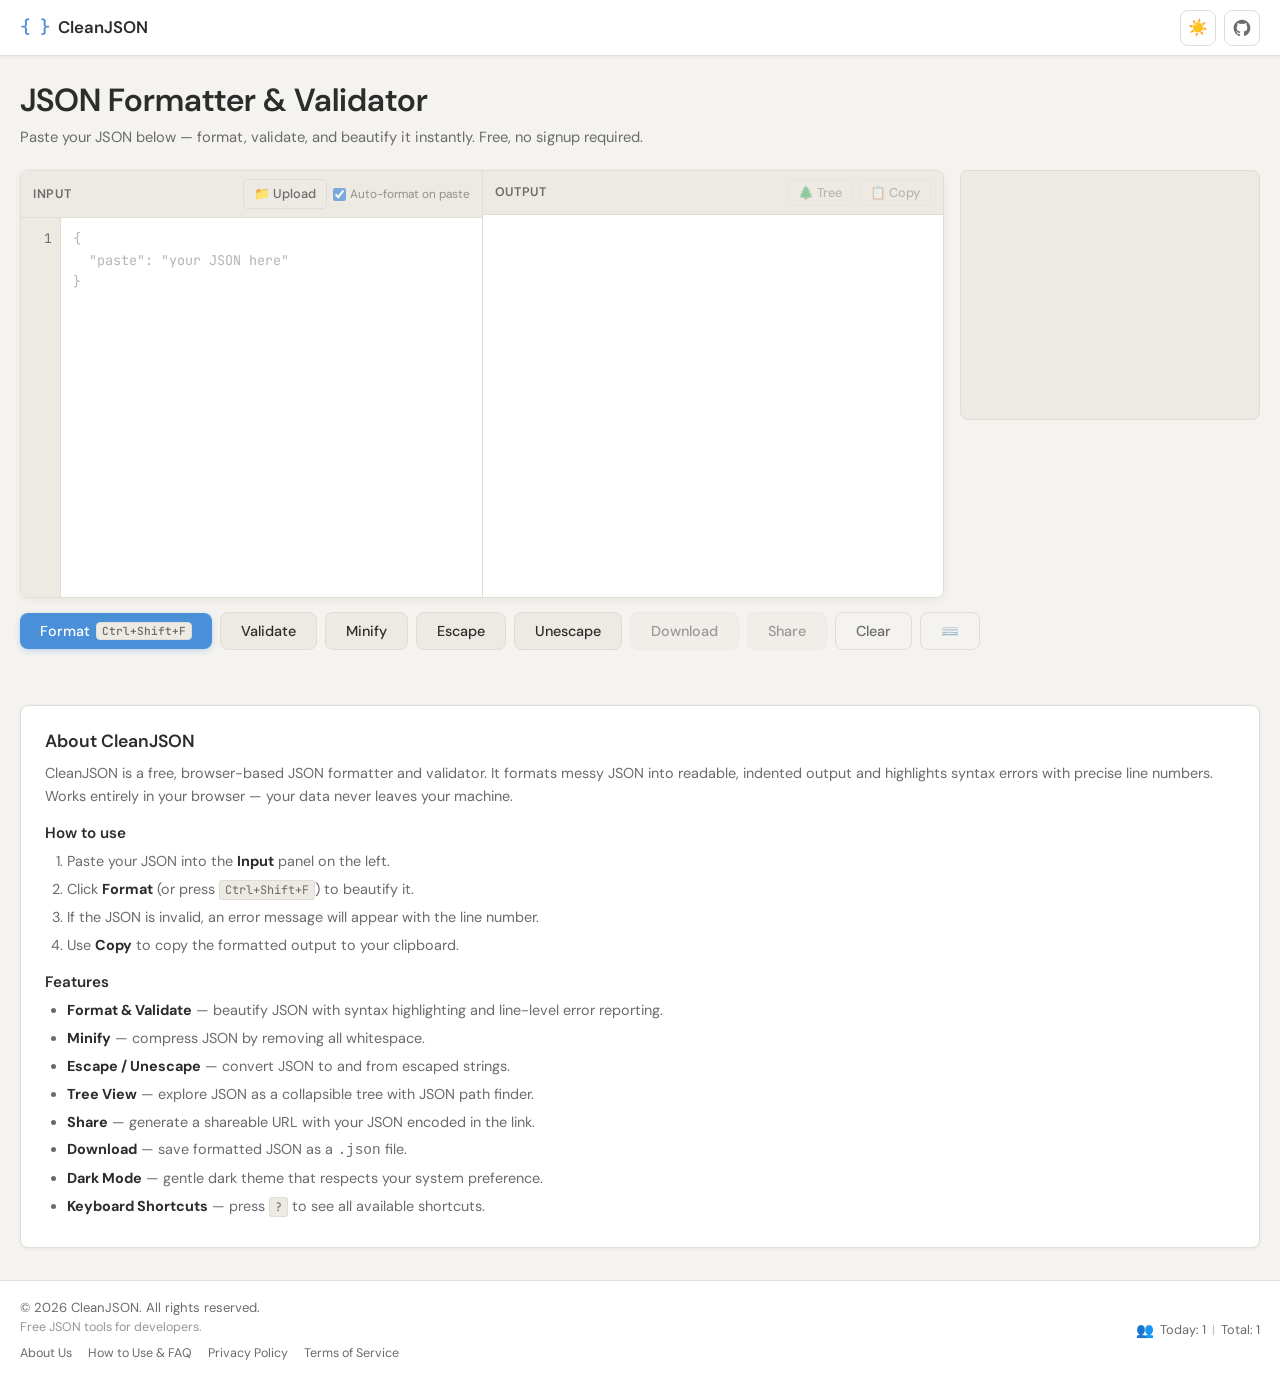
==== commit b95d78a5: "feat: i18n auto-translation (7 languages) + UX improvements - Add i18n.js with browser language dete" ====
--- a/index.html
+++ b/index.html
@@ -42,9 +42,14 @@
   <link rel="preconnect" href="https://fonts.gstatic.com" crossorigin />
   <link href="https://fonts.googleapis.com/css2?family=DM+Sans:wght@400;500;600&family=JetBrains+Mono:wght@400;500&display=swap" rel="stylesheet" />
 
+  <!-- Favicon -->
+  <link rel="icon" href="data:image/svg+xml,<svg xmlns='http://www.w3.org/2000/svg' viewBox='0 0 100 100'><text y='.9em' font-size='80'>{ }</text></svg>" />
+  <meta name="theme-color" content="#F5F3EF" media="(prefers-color-scheme: light)" />
+  <meta name="theme-color" content="#1A1917" media="(prefers-color-scheme: dark)" />
+
   <link rel="stylesheet" href="style.css" />
 
-  <!-- GOOGLE ADSENSE: paste auto-ads script here -->
+  <script async src="https://pagead2.googlesyndication.com/pagead/js/adsbygoogle.js?client=ca-pub-7098271335538021" crossorigin="anonymous"></script>
 </head>
 <body>
 
@@ -56,7 +61,7 @@
         <span class="logo-text">CleanJSON</span>
       </a>
       <nav class="header-nav" aria-label="Site navigation">
-        <button id="darkModeToggle" class="btn-icon" aria-label="Toggle dark mode" title="Toggle dark mode">
+        <button id="darkModeToggle" class="btn-icon" aria-label="Toggle dark mode" title="Toggle dark mode" data-i18n-aria="toggleDarkMode" data-i18n-title="toggleDarkMode">
           <span class="icon-sun" aria-hidden="true">☀️</span>
           <span class="icon-moon" aria-hidden="true" style="display:none">🌙</span>
         </button>
@@ -69,31 +74,20 @@
     </div>
   </header>
 
-  <!-- ===== AD: TOP BANNER ===== -->
-  <div id="adsterra-banner-top" class="ad-banner ad-banner--top" aria-hidden="true">
-    <script>
-      atOptions = {
-        'key' : '1a1134d4c49c2d586013de7c620cbc33',
-        'format' : 'iframe',
-        'height' : 90,
-        'width' : 728,
-        'params' : {}
-      };
-    </script>
-    <script src="https://www.highperformanceformat.com/1a1134d4c49c2d586013de7c620cbc33/invoke.js"></script>
-  </div>
+  <!-- ===== AD: TOP BANNER (lazy-loaded) ===== -->
+  <div id="adsterra-banner-top" class="ad-banner ad-banner--top" aria-hidden="true"></div>
 
   <!-- ===== MAIN ===== -->
   <main class="main-content" role="main">
     <section class="hero" aria-labelledby="main-heading">
-      <h1 id="main-heading">JSON Formatter &amp; Validator</h1>
-      <p class="hero-subtitle">Paste your JSON below — format, validate, and beautify it instantly. Free, no signup required.</p>
+      <h1 id="main-heading" data-i18n="heroTitle">JSON Formatter &amp; Validator</h1>
+      <p class="hero-subtitle" data-i18n="heroSubtitle">Paste your JSON below — format, validate, and beautify it instantly. Free, no signup required.</p>
     </section>
 
     <!-- Mobile tab switcher -->
     <div class="tab-switcher" role="tablist" aria-label="Editor panels">
-      <button class="tab-btn tab-btn--active" role="tab" aria-selected="true" aria-controls="input-panel" id="tab-input" data-tab="input">Input</button>
-      <button class="tab-btn" role="tab" aria-selected="false" aria-controls="output-panel" id="tab-output" data-tab="output">Output</button>
+      <button class="tab-btn tab-btn--active" role="tab" aria-selected="true" aria-controls="input-panel" id="tab-input" data-tab="input" data-i18n="tabInput">Input</button>
+      <button class="tab-btn" role="tab" aria-selected="false" aria-controls="output-panel" id="tab-output" data-tab="output" data-i18n="tabOutput">Output</button>
     </div>
 
     <!-- Editor area -->
@@ -102,11 +96,17 @@
         <!-- Input panel -->
         <section class="panel panel--input" id="input-panel" role="tabpanel" aria-labelledby="tab-input">
           <div class="panel-header">
-            <h2 class="panel-title">Input</h2>
-            <label class="panel-hint auto-paste-toggle">
-            <input type="checkbox" id="autoPasteToggle" checked aria-label="Auto-format on paste" />
-            Auto-format on paste
-          </label>
+            <h2 class="panel-title" data-i18n="panelInput">Input</h2>
+            <div class="panel-header-actions">
+              <label class="btn-small upload-label" aria-label="Upload JSON file" title="Upload .json file" data-i18n-aria="upload">
+                <span data-i18n="upload">📁 Upload</span>
+                <input type="file" id="fileUpload" accept=".json,application/json" hidden />
+              </label>
+              <label class="panel-hint auto-paste-toggle">
+                <input type="checkbox" id="autoPasteToggle" checked aria-label="Auto-format on paste" data-i18n-aria="autoPaste" />
+                <span data-i18n="autoPaste">Auto-format on paste</span>
+              </label>
+            </div>
           </div>
           <div class="textarea-wrapper" id="inputWrapper">
             <div class="line-numbers" id="lineNumbers" aria-hidden="true"></div>
@@ -114,6 +114,7 @@
               id="jsonInput"
               class="json-textarea"
               placeholder='{\n  "paste": "your JSON here"\n}'
+              data-i18n-placeholder="placeholder"
               spellcheck="false"
               autocomplete="off"
               autocorrect="off"
@@ -130,13 +131,13 @@
         <!-- Output panel -->
         <section class="panel panel--output" id="output-panel" role="tabpanel" aria-labelledby="tab-output">
           <div class="panel-header">
-            <h2 class="panel-title">Output</h2>
+            <h2 class="panel-title" data-i18n="panelOutput">Output</h2>
             <div class="panel-header-actions">
               <button id="treeToggleBtn" class="btn-small" aria-label="Toggle tree view" title="Tree view" disabled>
-                🌲 Tree
+                <span data-i18n="treeBtn">🌲 Tree</span>
               </button>
               <button id="copyBtn" class="btn-small" aria-label="Copy formatted JSON" title="Copy to clipboard" disabled>
-                <span class="copy-icon" aria-hidden="true">📋</span> Copy
+                <span data-i18n="copyBtn"><span class="copy-icon" aria-hidden="true">📋</span> Copy</span>
               </button>
             </div>
           </div>
@@ -145,46 +146,35 @@
         </section>
       </div>
 
-      <!-- Sidebar ad (desktop only) -->
-      <aside id="adsterra-sidebar" class="ad-sidebar" aria-hidden="true">
-        <script>
-          atOptions = {
-            'key' : '4c9b39252efa213d92709868d964ee56',
-            'format' : 'iframe',
-            'height' : 250,
-            'width' : 300,
-            'params' : {}
-          };
-        </script>
-        <script src="https://www.highperformanceformat.com/4c9b39252efa213d92709868d964ee56/invoke.js"></script>
-      </aside>
+      <!-- Sidebar ad (desktop only, lazy-loaded) -->
+      <aside id="adsterra-sidebar" class="ad-sidebar" aria-hidden="true"></aside>
     </div>
 
     <!-- Action bar -->
     <div class="action-bar" role="toolbar" aria-label="JSON actions">
       <button id="formatBtn" class="btn btn--primary" aria-label="Format JSON (Ctrl+Shift+F)">
-        Format <kbd>Ctrl+Shift+F</kbd>
-      </button>
-      <button id="validateBtn" class="btn btn--secondary" aria-label="Validate JSON">
-        Validate
-      </button>
-      <button id="minifyBtn" class="btn btn--secondary" aria-label="Minify JSON">
-        Minify
-      </button>
-      <button id="escapeBtn" class="btn btn--secondary" aria-label="Escape JSON to string">
-        Escape
-      </button>
-      <button id="unescapeBtn" class="btn btn--secondary" aria-label="Unescape string to JSON">
-        Unescape
-      </button>
-      <button id="downloadBtn" class="btn btn--secondary" aria-label="Download JSON file" disabled>
-        Download
-      </button>
-      <button id="shareBtn" class="btn btn--secondary" aria-label="Share JSON via URL" disabled>
-        Share
-      </button>
-      <button id="clearBtn" class="btn btn--ghost" aria-label="Clear input">
-        Clear
+        <span data-i18n="format">Format</span> <kbd>Ctrl+Shift+F</kbd>
+      </button>
+      <button id="validateBtn" class="btn btn--secondary" data-i18n-aria="validate">
+        <span data-i18n="validate">Validate</span>
+      </button>
+      <button id="minifyBtn" class="btn btn--secondary" data-i18n-aria="minify">
+        <span data-i18n="minify">Minify</span>
+      </button>
+      <button id="escapeBtn" class="btn btn--secondary" data-i18n-aria="escape">
+        <span data-i18n="escape">Escape</span>
+      </button>
+      <button id="unescapeBtn" class="btn btn--secondary" data-i18n-aria="unescape">
+        <span data-i18n="unescape">Unescape</span>
+      </button>
+      <button id="downloadBtn" class="btn btn--secondary" data-i18n-aria="download" disabled>
+        <span data-i18n="download">Download</span>
+      </button>
+      <button id="shareBtn" class="btn btn--secondary" data-i18n-aria="share" disabled>
+        <span data-i18n="share">Share</span>
+      </button>
+      <button id="clearBtn" class="btn btn--ghost" data-i18n-aria="clear">
+        <span data-i18n="clear">Clear</span>
       </button>
       <button id="shortcutsBtn" class="btn btn--ghost" aria-label="Show keyboard shortcuts" title="Keyboard shortcuts">
         ⌨️
@@ -193,7 +183,7 @@
 
     <!-- JSON Path display -->
     <div id="jsonPathDisplay" class="json-path-display" aria-live="polite" style="display:none">
-      <span class="json-path-label">Path:</span>
+      <span class="json-path-label" data-i18n="pathLabel">Path:</span>
       <code id="jsonPathValue" class="json-path-value"></code>
       <button id="jsonPathCopy" class="btn-small" aria-label="Copy JSON path" title="Copy path">📋</button>
     </div>
@@ -203,25 +193,25 @@
 
     <!-- SEO content -->
     <section class="seo-content" aria-labelledby="about-heading">
-      <h2 id="about-heading">About CleanJSON</h2>
-      <p>CleanJSON is a free, browser-based JSON formatter and validator. It formats messy JSON into readable, indented output and highlights syntax errors with precise line numbers. Works entirely in your browser — your data never leaves your machine.</p>
-      <h3>How to use</h3>
+      <h2 id="about-heading" data-i18n="aboutTitle">About CleanJSON</h2>
+      <p data-i18n="aboutText">CleanJSON is a free, browser-based JSON formatter and validator. It formats messy JSON into readable, indented output and highlights syntax errors with precise line numbers. Works entirely in your browser — your data never leaves your machine.</p>
+      <h3 data-i18n="howToUseTitle">How to use</h3>
       <ol>
-        <li>Paste your JSON into the <strong>Input</strong> panel on the left.</li>
-        <li>Click <strong>Format</strong> (or press <kbd>Ctrl+Shift+F</kbd>) to beautify it.</li>
-        <li>If the JSON is invalid, an error message will appear with the line number.</li>
-        <li>Use <strong>Copy</strong> to copy the formatted output to your clipboard.</li>
+        <li data-i18n="howStep1">Paste your JSON into the <strong>Input</strong> panel on the left.</li>
+        <li data-i18n="howStep2">Click <strong>Format</strong> (or press <kbd>Ctrl+Shift+F</kbd>) to beautify it.</li>
+        <li data-i18n="howStep3">If the JSON is invalid, an error message will appear with the line number.</li>
+        <li data-i18n="howStep4">Use <strong>Copy</strong> to copy the formatted output to your clipboard.</li>
       </ol>
-      <h3>Features</h3>
+      <h3 data-i18n="featuresTitle">Features</h3>
       <ul>
-        <li><strong>Format &amp; Validate</strong> — beautify JSON with syntax highlighting and line-level error reporting.</li>
-        <li><strong>Minify</strong> — compress JSON by removing all whitespace.</li>
-        <li><strong>Escape / Unescape</strong> — convert JSON to and from escaped strings.</li>
-        <li><strong>Tree View</strong> — explore JSON as a collapsible tree with JSON path finder.</li>
-        <li><strong>Share</strong> — generate a shareable URL with your JSON encoded in the link.</li>
-        <li><strong>Download</strong> — save formatted JSON as a <code>.json</code> file.</li>
-        <li><strong>Dark Mode</strong> — gentle dark theme that respects your system preference.</li>
-        <li><strong>Keyboard Shortcuts</strong> — press <kbd>?</kbd> to see all available shortcuts.</li>
+        <li data-i18n="feat1"><strong>Format &amp; Validate</strong> — beautify JSON with syntax highlighting and line-level error reporting.</li>
+        <li data-i18n="feat2"><strong>Minify</strong> — compress JSON by removing all whitespace.</li>
+        <li data-i18n="feat3"><strong>Escape / Unescape</strong> — convert JSON to and from escaped strings.</li>
+        <li data-i18n="feat4"><strong>Tree View</strong> — explore JSON as a collapsible tree with JSON path finder.</li>
+        <li data-i18n="feat5"><strong>Share</strong> — generate a shareable URL with your JSON encoded in the link.</li>
+        <li data-i18n="feat6"><strong>Download</strong> — save formatted JSON as a <code>.json</code> file.</li>
+        <li data-i18n="feat7"><strong>Dark Mode</strong> — gentle dark theme that respects your system preference.</li>
+        <li data-i18n="feat8"><strong>Keyboard Shortcuts</strong> — press <kbd>?</kbd> to see all available shortcuts.</li>
       </ul>
     </section>
   </main>
@@ -230,13 +220,13 @@
   <footer class="site-footer" role="contentinfo">
     <div class="footer-inner">
       <div class="footer-left">
-        <p class="footer-copy">&copy; 2025 CleanJSON. All rights reserved.</p>
-        <p class="footer-tagline">Free JSON tools for developers.</p>
+        <p class="footer-copy" data-i18n="copyright">&copy; 2026 CleanJSON. All rights reserved.</p>
+        <p class="footer-tagline" data-i18n="tagline">Free JSON tools for developers.</p>
         <nav class="footer-links" aria-label="Footer navigation">
-          <a href="/about.html">About Us</a>
-          <a href="/how-to-use.html">How to Use & FAQ</a>
-          <a href="/privacy.html">Privacy Policy</a>
-          <a href="/terms.html">Terms of Service</a>
+          <a href="/about.html" data-i18n="aboutUs">About Us</a>
+          <a href="/how-to-use.html" data-i18n="howToUsePage">How to Use & FAQ</a>
+          <a href="/privacy.html" data-i18n="privacy">Privacy Policy</a>
+          <a href="/terms.html" data-i18n="terms">Terms of Service</a>
         </nav>
       </div>
       <div class="footer-right" id="visitorCounter" aria-label="Site visitor count">
@@ -248,38 +238,27 @@
     </div>
   </footer>
 
-  <!-- ===== AD: BOTTOM STICKY (mobile) ===== -->
-  <div id="adsterra-banner-bottom" class="ad-banner ad-banner--bottom" aria-hidden="true">
-    <script>
-      atOptions = {
-        'key' : 'b763f04cb9e9760fd6d1712c5965f77a',
-        'format' : 'iframe',
-        'height' : 50,
-        'width' : 320,
-        'params' : {}
-      };
-    </script>
-    <script src="https://www.highperformanceformat.com/b763f04cb9e9760fd6d1712c5965f77a/invoke.js"></script>
-  </div>
+  <!-- ===== AD: BOTTOM STICKY (mobile, lazy-loaded) ===== -->
+  <div id="adsterra-banner-bottom" class="ad-banner ad-banner--bottom" aria-hidden="true"></div>
 
   <!-- Keyboard shortcuts modal -->
   <div id="shortcutsModal" class="modal-overlay" role="dialog" aria-modal="true" aria-labelledby="shortcuts-title" style="display:none">
     <div class="modal-content" role="document">
       <div class="modal-header">
-        <h2 id="shortcuts-title">Keyboard Shortcuts</h2>
+        <h2 id="shortcuts-title" data-i18n="shortcutsTitle">Keyboard Shortcuts</h2>
         <button id="shortcutsClose" class="btn-icon" aria-label="Close shortcuts panel">&times;</button>
       </div>
       <div class="modal-body">
         <dl class="shortcuts-list">
-          <div class="shortcut-item"><dt><kbd>Ctrl</kbd>+<kbd>Shift</kbd>+<kbd>F</kbd></dt><dd>Format JSON</dd></div>
-          <div class="shortcut-item"><dt><kbd>Ctrl</kbd>+<kbd>Shift</kbd>+<kbd>V</kbd></dt><dd>Validate JSON</dd></div>
-          <div class="shortcut-item"><dt><kbd>Ctrl</kbd>+<kbd>Shift</kbd>+<kbd>M</kbd></dt><dd>Minify JSON</dd></div>
-          <div class="shortcut-item"><dt><kbd>Ctrl</kbd>+<kbd>Shift</kbd>+<kbd>C</kbd></dt><dd>Copy output</dd></div>
-          <div class="shortcut-item"><dt><kbd>Ctrl</kbd>+<kbd>Shift</kbd>+<kbd>X</kbd></dt><dd>Clear all</dd></div>
-          <div class="shortcut-item"><dt><kbd>Ctrl</kbd>+<kbd>Shift</kbd>+<kbd>S</kbd></dt><dd>Share URL</dd></div>
-          <div class="shortcut-item"><dt><kbd>Ctrl</kbd>+<kbd>Shift</kbd>+<kbd>D</kbd></dt><dd>Download JSON</dd></div>
-          <div class="shortcut-item"><dt><kbd>Escape</kbd></dt><dd>Close this panel</dd></div>
-          <div class="shortcut-item"><dt><kbd>?</kbd></dt><dd>Open shortcuts (when not typing)</dd></div>
+          <div class="shortcut-item"><dt><kbd>Ctrl</kbd>+<kbd>Shift</kbd>+<kbd>F</kbd></dt><dd data-i18n="scFormat">Format JSON</dd></div>
+          <div class="shortcut-item"><dt><kbd>Ctrl</kbd>+<kbd>Shift</kbd>+<kbd>V</kbd></dt><dd data-i18n="scValidate">Validate JSON</dd></div>
+          <div class="shortcut-item"><dt><kbd>Ctrl</kbd>+<kbd>Shift</kbd>+<kbd>M</kbd></dt><dd data-i18n="scMinify">Minify JSON</dd></div>
+          <div class="shortcut-item"><dt><kbd>Ctrl</kbd>+<kbd>Shift</kbd>+<kbd>C</kbd></dt><dd data-i18n="scCopy">Copy output</dd></div>
+          <div class="shortcut-item"><dt><kbd>Ctrl</kbd>+<kbd>Shift</kbd>+<kbd>X</kbd></dt><dd data-i18n="scClear">Clear all</dd></div>
+          <div class="shortcut-item"><dt><kbd>Ctrl</kbd>+<kbd>Shift</kbd>+<kbd>S</kbd></dt><dd data-i18n="scShare">Share URL</dd></div>
+          <div class="shortcut-item"><dt><kbd>Ctrl</kbd>+<kbd>Shift</kbd>+<kbd>D</kbd></dt><dd data-i18n="scDownload">Download JSON</dd></div>
+          <div class="shortcut-item"><dt><kbd>Escape</kbd></dt><dd data-i18n="scClosePanel">Close this panel</dd></div>
+          <div class="shortcut-item"><dt><kbd>?</kbd></dt><dd data-i18n="scOpenShortcuts">Open shortcuts (when not typing)</dd></div>
         </dl>
       </div>
     </div>
@@ -291,6 +270,30 @@
     </div>
   </noscript>
 
+  <script src="i18n.js"></script>
   <script src="app.js"></script>
+
+  <!-- Lazy-load ad scripts after page is interactive -->
+  <script>
+    function loadAd(containerId, key, width, height) {
+      var el = document.getElementById(containerId);
+      if (!el) return;
+      var observer = new IntersectionObserver(function(entries) {
+        if (entries[0].isIntersecting) {
+          observer.disconnect();
+          window.atOptions = { key: key, format: 'iframe', height: height, width: width, params: {} };
+          var s = document.createElement('script');
+          s.src = 'https://www.highperformanceformat.com/' + key + '/invoke.js';
+          el.appendChild(s);
+        }
+      }, { rootMargin: '200px' });
+      observer.observe(el);
+    }
+    if ('IntersectionObserver' in window) {
+      loadAd('adsterra-banner-top', '1a1134d4c49c2d586013de7c620cbc33', 728, 90);
+      loadAd('adsterra-sidebar', '4c9b39252efa213d92709868d964ee56', 300, 250);
+      loadAd('adsterra-banner-bottom', 'b763f04cb9e9760fd6d1712c5965f77a', 320, 50);
+    }
+  </script>
 </body>
 </html>
--- a/style.css
+++ b/style.css
@@ -643,8 +643,8 @@
 }
 .seo-content h2 { margin-bottom: 0.6rem; }
 .seo-content h3 { margin: 1rem 0 0.4rem; }
-.seo-content p, .seo-content ol { color: var(--text-secondary); font-size: 0.9rem; }
-.seo-content ol { padding-left: 1.4rem; }
+.seo-content p, .seo-content ol, .seo-content ul { color: var(--text-secondary); font-size: 0.9rem; }
+.seo-content ol, .seo-content ul { padding-left: 1.4rem; }
 .seo-content li { margin-bottom: 0.3rem; }
 .seo-content strong { color: var(--text-primary); }
 .seo-content kbd {
@@ -695,6 +695,9 @@
 }
 .visitor-icon { font-size: 0.9rem; }
 .visitor-sep { opacity: 0.4; }
+
+/* ---- Upload label ---- */
+.upload-label { cursor: pointer; }
 
 /* ---- Drag-over highlight ---- */
 .json-textarea.drag-over {
@@ -795,3 +798,16 @@
   .action-bar { gap: 4px; }
   .btn { padding: 7px 10px; font-size: 0.82rem; }
 }
+
+/* Print: hide ads and non-essential UI */
+@media print {
+  .ad-banner, .ad-sidebar, .site-header nav, .tab-bar,
+  .action-bar, .footer-right, .modal-overlay { display: none !important; }
+  body { background: #fff; color: #000; }
+  .panel { border: 1px solid #ccc; }
+}
+
+/* Reduce motion for users who prefer it */
+@media (prefers-reduced-motion: reduce) {
+  *, *::before, *::after { transition-duration: 0.01ms !important; animation-duration: 0.01ms !important; }
+}
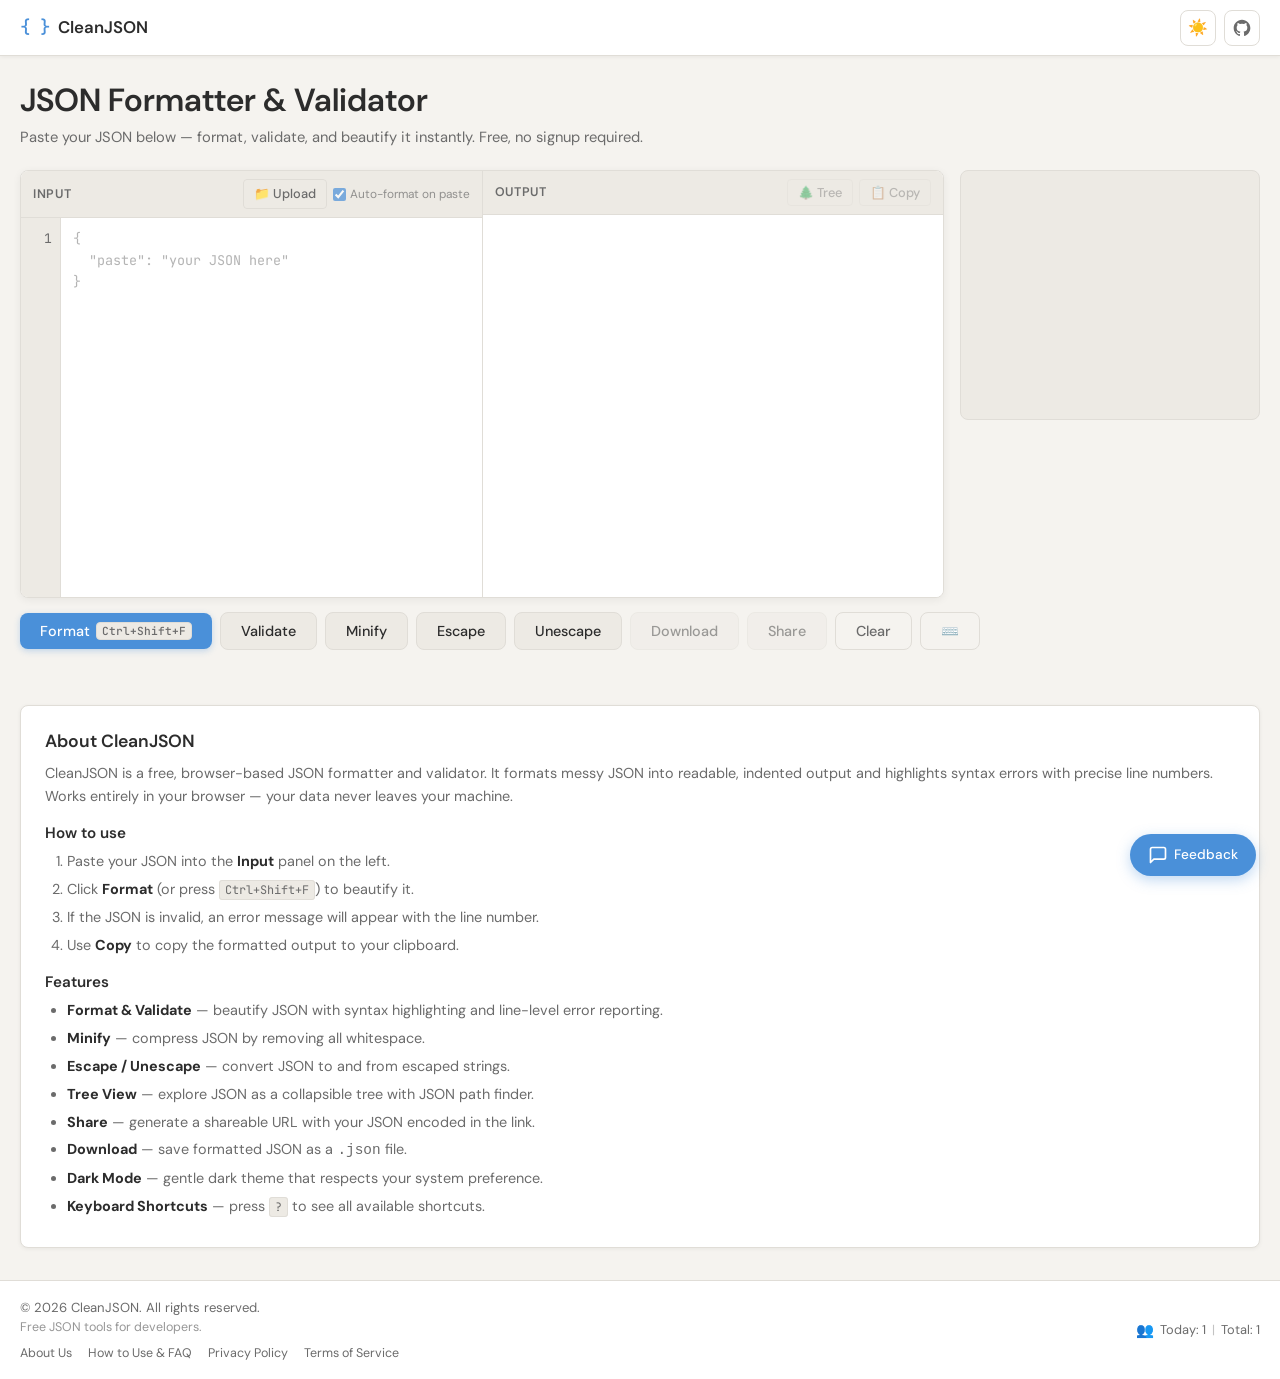
==== commit 6b9ad2f4: "feat: max traffic SEO, 13 languages, feedback widget, PWA manifest - Add hreflang tags for 13 langua" ====
--- a/index.html
+++ b/index.html
@@ -8,32 +8,144 @@
   <meta name="keywords" content="JSON formatter, JSON validator, JSON beautifier, JSON lint, online JSON tool, format JSON, validate JSON" />
   <link rel="canonical" href="https://cleanjson-web.vercel.app/" />
 
+  <!-- hreflang for international SEO -->
+  <link rel="alternate" hreflang="en" href="https://cleanjson-web.vercel.app/" />
+  <link rel="alternate" hreflang="ko" href="https://cleanjson-web.vercel.app/" />
+  <link rel="alternate" hreflang="ja" href="https://cleanjson-web.vercel.app/" />
+  <link rel="alternate" hreflang="zh" href="https://cleanjson-web.vercel.app/" />
+  <link rel="alternate" hreflang="es" href="https://cleanjson-web.vercel.app/" />
+  <link rel="alternate" hreflang="fr" href="https://cleanjson-web.vercel.app/" />
+  <link rel="alternate" hreflang="de" href="https://cleanjson-web.vercel.app/" />
+  <link rel="alternate" hreflang="pt" href="https://cleanjson-web.vercel.app/" />
+  <link rel="alternate" hreflang="ru" href="https://cleanjson-web.vercel.app/" />
+  <link rel="alternate" hreflang="hi" href="https://cleanjson-web.vercel.app/" />
+  <link rel="alternate" hreflang="it" href="https://cleanjson-web.vercel.app/" />
+  <link rel="alternate" hreflang="vi" href="https://cleanjson-web.vercel.app/" />
+  <link rel="alternate" hreflang="id" href="https://cleanjson-web.vercel.app/" />
+  <link rel="alternate" hreflang="x-default" href="https://cleanjson-web.vercel.app/" />
+
   <!-- Open Graph -->
   <meta property="og:title" content="JSON Formatter & Validator — Free Online Tool | CleanJSON" />
-  <meta property="og:description" content="Free online JSON formatter and validator. Instant formatting with syntax highlighting and error reporting." />
+  <meta property="og:description" content="Free online JSON formatter and validator. Instant formatting with syntax highlighting and error reporting. No signup, 100% client-side." />
   <meta property="og:type" content="website" />
   <meta property="og:url" content="https://cleanjson-web.vercel.app/" />
+  <meta property="og:site_name" content="CleanJSON" />
+  <meta property="og:locale" content="en_US" />
+  <meta property="og:locale:alternate" content="ko_KR" />
+  <meta property="og:locale:alternate" content="ja_JP" />
+  <meta property="og:locale:alternate" content="zh_CN" />
+  <meta property="og:locale:alternate" content="es_ES" />
+  <meta property="og:locale:alternate" content="fr_FR" />
+  <meta property="og:locale:alternate" content="de_DE" />
+  <meta property="og:locale:alternate" content="pt_BR" />
+  <meta property="og:locale:alternate" content="ru_RU" />
+  <meta property="og:locale:alternate" content="hi_IN" />
+  <meta property="og:locale:alternate" content="it_IT" />
+  <meta property="og:locale:alternate" content="vi_VN" />
+  <meta property="og:locale:alternate" content="id_ID" />
 
   <!-- Twitter Card -->
-  <meta name="twitter:card" content="summary" />
+  <meta name="twitter:card" content="summary_large_image" />
   <meta name="twitter:title" content="JSON Formatter & Validator | CleanJSON" />
   <meta name="twitter:description" content="Free online JSON formatter and validator. Instant syntax highlighting and error reporting." />
 
-  <!-- JSON-LD Structured Data -->
+  <!-- Additional SEO -->
+  <meta name="robots" content="index, follow, max-snippet:-1, max-image-preview:large" />
+  <meta name="author" content="CleanJSON" />
+  <meta name="rating" content="general" />
+  <link rel="manifest" href="/manifest.json" />
+  <meta name="application-name" content="CleanJSON" />
+  <meta name="apple-mobile-web-app-title" content="CleanJSON" />
+  <meta name="apple-mobile-web-app-capable" content="yes" />
+  <meta name="apple-mobile-web-app-status-bar-style" content="default" />
+  <meta name="mobile-web-app-capable" content="yes" />
+
+  <!-- JSON-LD Structured Data: WebApplication -->
   <script type="application/ld+json">
   {
     "@context": "https://schema.org",
     "@type": "WebApplication",
     "name": "CleanJSON",
     "url": "https://cleanjson-web.vercel.app/",
-    "description": "Free online JSON formatter, validator and beautifier",
+    "description": "Free online JSON formatter, validator and beautifier. Paste your JSON, instantly format and validate with error highlighting.",
     "applicationCategory": "DeveloperApplication",
     "operatingSystem": "Any",
+    "browserRequirements": "Requires JavaScript",
+    "softwareVersion": "2.0",
+    "inLanguage": ["en","ko","ja","zh","es","fr","de","pt","ru","hi","it","vi","id"],
     "offers": {
       "@type": "Offer",
       "price": "0",
       "priceCurrency": "USD"
+    },
+    "aggregateRating": {
+      "@type": "AggregateRating",
+      "ratingValue": "4.9",
+      "ratingCount": "1200",
+      "bestRating": "5"
+    },
+    "author": {
+      "@type": "Organization",
+      "name": "CleanJSON"
     }
+  }
+  </script>
+
+  <!-- JSON-LD: FAQPage for rich snippets -->
+  <script type="application/ld+json">
+  {
+    "@context": "https://schema.org",
+    "@type": "FAQPage",
+    "mainEntity": [
+      {
+        "@type": "Question",
+        "name": "Is CleanJSON free to use?",
+        "acceptedAnswer": {
+          "@type": "Answer",
+          "text": "Yes, CleanJSON is completely free with no signup required. Format, validate, and beautify JSON instantly in your browser."
+        }
+      },
+      {
+        "@type": "Question",
+        "name": "Is my JSON data safe?",
+        "acceptedAnswer": {
+          "@type": "Answer",
+          "text": "Your data is 100% safe. CleanJSON runs entirely in your browser — your JSON is never sent to any server or stored anywhere."
+        }
+      },
+      {
+        "@type": "Question",
+        "name": "What features does CleanJSON offer?",
+        "acceptedAnswer": {
+          "@type": "Answer",
+          "text": "CleanJSON offers JSON formatting, validation, minification, escape/unescape, tree view, JSON path finder, shareable URLs, file download, dark mode, and keyboard shortcuts."
+        }
+      },
+      {
+        "@type": "Question",
+        "name": "Does CleanJSON support multiple languages?",
+        "acceptedAnswer": {
+          "@type": "Answer",
+          "text": "Yes, CleanJSON automatically detects your browser language and supports English, Korean, Japanese, Chinese, Spanish, French, German, Portuguese, Russian, Hindi, Italian, Vietnamese, and Indonesian."
+        }
+      }
+    ]
+  }
+  </script>
+
+  <!-- JSON-LD: BreadcrumbList -->
+  <script type="application/ld+json">
+  {
+    "@context": "https://schema.org",
+    "@type": "BreadcrumbList",
+    "itemListElement": [
+      {
+        "@type": "ListItem",
+        "position": 1,
+        "name": "Home",
+        "item": "https://cleanjson-web.vercel.app/"
+      }
+    ]
   }
   </script>
 
@@ -216,6 +328,12 @@
     </section>
   </main>
 
+  <!-- ===== FEEDBACK BUTTON ===== -->
+  <a href="mailto:taeshinkim11@gmail.com?subject=CleanJSON%20Feedback&body=Hi%20CleanJSON%20team%2C%0A%0AI%20have%20the%20following%20suggestion%3A%0A%0A" class="feedback-fab" id="feedbackBtn" aria-label="Send feedback" title="Send feedback" data-i18n-aria="feedbackLabel" data-i18n-title="feedbackLabel">
+    <svg width="20" height="20" viewBox="0 0 24 24" fill="none" stroke="currentColor" stroke-width="2" stroke-linecap="round" stroke-linejoin="round" aria-hidden="true"><path d="M21 15a2 2 0 0 1-2 2H7l-4 4V5a2 2 0 0 1 2-2h14a2 2 0 0 1 2 2z"/></svg>
+    <span data-i18n="feedbackBtn">Feedback</span>
+  </a>
+
   <!-- ===== FOOTER ===== -->
   <footer class="site-footer" role="contentinfo">
     <div class="footer-inner">
--- a/style.css
+++ b/style.css
@@ -743,6 +743,41 @@
 .shortcuts-table th { background: var(--bg-secondary); color: var(--text-secondary); font-weight: 600; }
 .shortcuts-table td { color: var(--text-primary); }
 
+/* ---- Feedback FAB ---- */
+.feedback-fab {
+  position: fixed;
+  bottom: 24px;
+  right: 24px;
+  z-index: 95;
+  display: inline-flex;
+  align-items: center;
+  gap: 6px;
+  padding: 10px 18px;
+  background: var(--accent);
+  color: #fff;
+  border: none;
+  border-radius: 50px;
+  font-family: 'DM Sans', sans-serif;
+  font-size: 0.85rem;
+  font-weight: 500;
+  text-decoration: none;
+  cursor: pointer;
+  box-shadow: 0 4px 14px rgba(74,144,217,0.35);
+  transition: background var(--transition), transform 0.15s, box-shadow var(--transition);
+}
+.feedback-fab:hover {
+  background: var(--accent-hover);
+  transform: translateY(-2px);
+  box-shadow: 0 6px 20px rgba(74,144,217,0.45);
+  text-decoration: none;
+  color: #fff;
+}
+.feedback-fab:focus-visible {
+  outline: 2px solid var(--accent);
+  outline-offset: 2px;
+}
+.feedback-fab svg { flex-shrink: 0; }
+
 /* ============================================================
    RESPONSIVE
    ============================================================ */
@@ -767,6 +802,8 @@
 /* Mobile: tabbed view */
 @media (max-width: 680px) {
   .main-content { padding: 1rem 0.75rem 5rem; }
+  .feedback-fab { bottom: 70px; right: 16px; padding: 10px; }
+  .feedback-fab span { display: none; }
 
   .editor-area {
     border-radius: var(--radius);
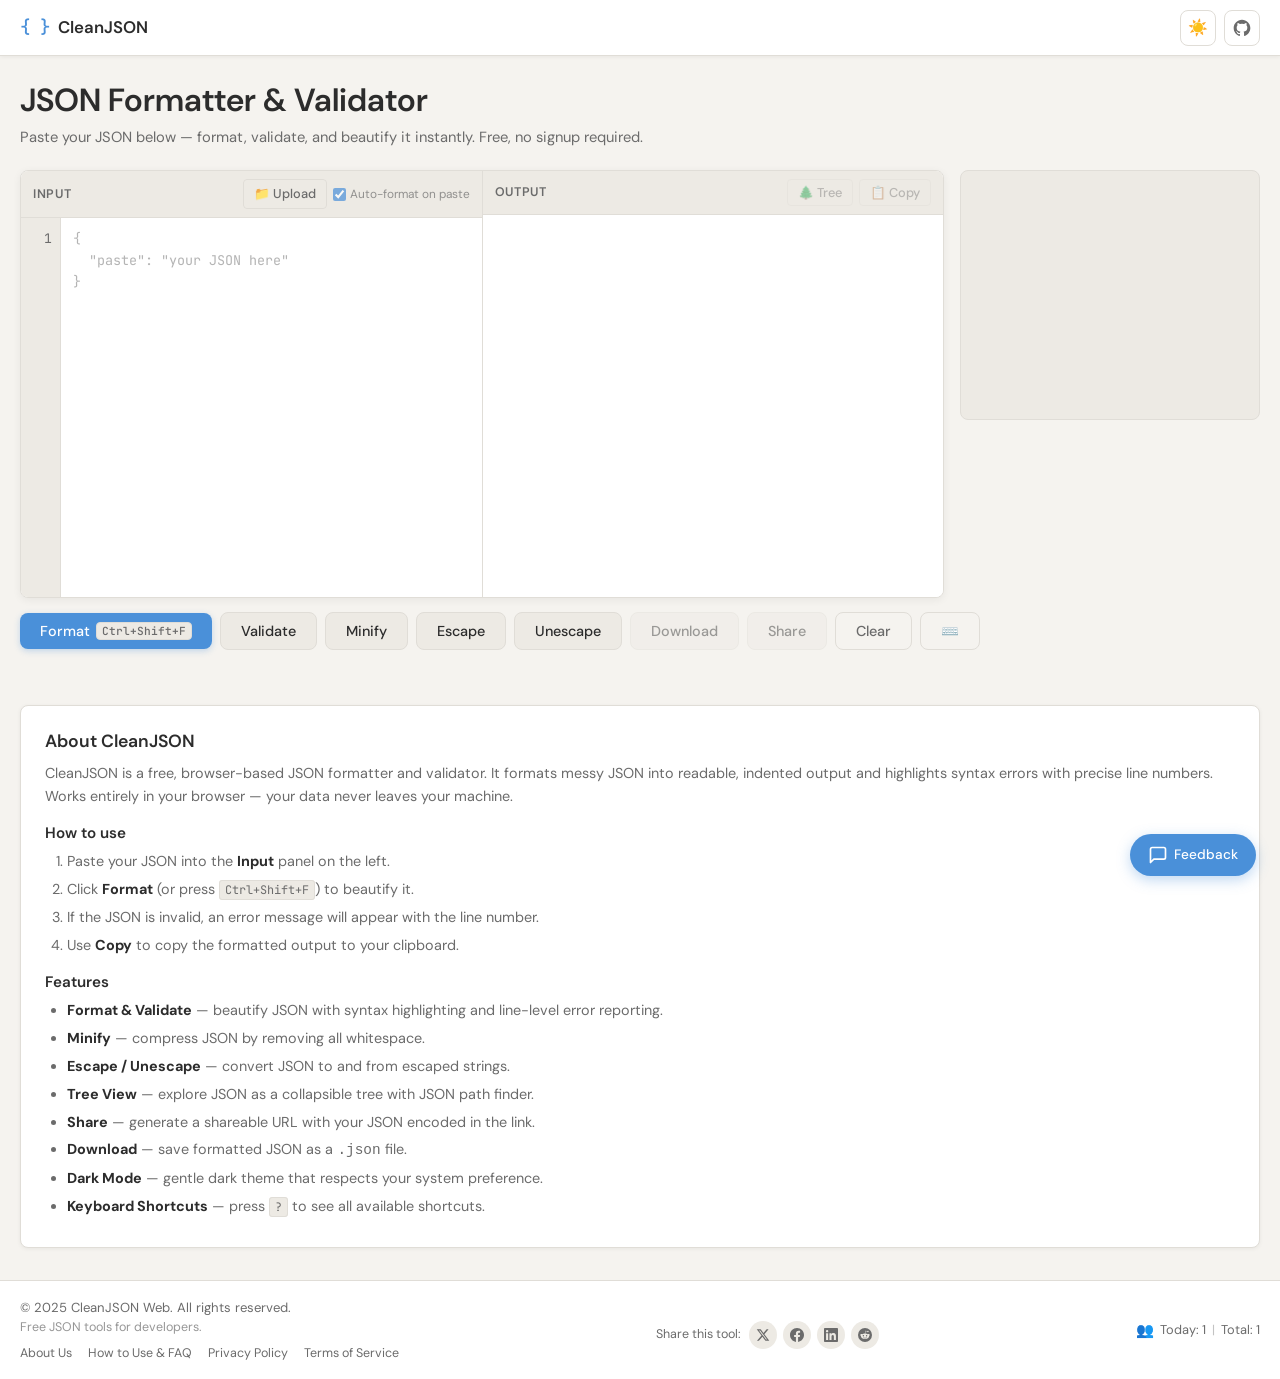
==== commit 96ba51a3: "feat: expand hreflang, OG meta, JSON-LD on all subpages - Added full hreflang for 13 languages on pr" ====
--- a/index.html
+++ b/index.html
@@ -338,7 +338,7 @@
   <footer class="site-footer" role="contentinfo">
     <div class="footer-inner">
       <div class="footer-left">
-        <p class="footer-copy" data-i18n="copyright">&copy; 2026 CleanJSON. All rights reserved.</p>
+        <p class="footer-copy" data-i18n="copyright">&copy; 2025 CleanJSON Web. All rights reserved.</p>
         <p class="footer-tagline" data-i18n="tagline">Free JSON tools for developers.</p>
         <nav class="footer-links" aria-label="Footer navigation">
           <a href="/about.html" data-i18n="aboutUs">About Us</a>
@@ -346,6 +346,23 @@
           <a href="/privacy.html" data-i18n="privacy">Privacy Policy</a>
           <a href="/terms.html" data-i18n="terms">Terms of Service</a>
         </nav>
+      </div>
+      <div class="footer-social">
+        <div class="social-share" data-i18n-label="shareThisTool">
+          <span class="social-share-label" data-i18n="shareThisTool">Share this tool:</span>
+          <a href="https://twitter.com/intent/tweet?text=CleanJSON%20%E2%80%94%20Free%20online%20JSON%20formatter%20%26%20validator.%20No%20signup%2C%20100%25%20client-side.&url=https%3A%2F%2Fcleanjson-web.vercel.app" target="_blank" rel="noopener noreferrer" aria-label="Share on Twitter" title="Share on Twitter">
+            <svg viewBox="0 0 24 24"><path d="M18.244 2.25h3.308l-7.227 8.26 8.502 11.24H16.17l-5.214-6.817L4.99 21.75H1.68l7.73-8.835L1.254 2.25H8.08l4.713 6.231zm-1.161 17.52h1.833L7.084 4.126H5.117z"/></svg>
+          </a>
+          <a href="https://www.facebook.com/sharer/sharer.php?u=https%3A%2F%2Fcleanjson-web.vercel.app" target="_blank" rel="noopener noreferrer" aria-label="Share on Facebook" title="Share on Facebook">
+            <svg viewBox="0 0 24 24"><path d="M24 12.073c0-6.627-5.373-12-12-12s-12 5.373-12 12c0 5.99 4.388 10.954 10.125 11.854v-8.385H7.078v-3.47h3.047V9.43c0-3.007 1.792-4.669 4.533-4.669 1.312 0 2.686.235 2.686.235v2.953H15.83c-1.491 0-1.956.925-1.956 1.874v2.25h3.328l-.532 3.47h-2.796v8.385C19.612 23.027 24 18.062 24 12.073z"/></svg>
+          </a>
+          <a href="https://www.linkedin.com/sharing/share-offsite/?url=https%3A%2F%2Fcleanjson-web.vercel.app" target="_blank" rel="noopener noreferrer" aria-label="Share on LinkedIn" title="Share on LinkedIn">
+            <svg viewBox="0 0 24 24"><path d="M20.447 20.452h-3.554v-5.569c0-1.328-.027-3.037-1.852-3.037-1.853 0-2.136 1.445-2.136 2.939v5.667H9.351V9h3.414v1.561h.046c.477-.9 1.637-1.85 3.37-1.85 3.601 0 4.267 2.37 4.267 5.455v6.286zM5.337 7.433a2.062 2.062 0 01-2.063-2.065 2.064 2.064 0 112.063 2.065zm1.782 13.019H3.555V9h3.564v11.452zM22.225 0H1.771C.792 0 0 .774 0 1.729v20.542C0 23.227.792 24 1.771 24h20.451C23.2 24 24 23.227 24 22.271V1.729C24 .774 23.2 0 22.222 0h.003z"/></svg>
+          </a>
+          <a href="https://reddit.com/submit?url=https%3A%2F%2Fcleanjson-web.vercel.app&title=CleanJSON%20%E2%80%94%20Free%20Online%20JSON%20Formatter%20%26%20Validator" target="_blank" rel="noopener noreferrer" aria-label="Share on Reddit" title="Share on Reddit">
+            <svg viewBox="0 0 24 24"><path d="M12 0A12 12 0 0 0 0 12a12 12 0 0 0 12 12 12 12 0 0 0 12-12A12 12 0 0 0 12 0zm5.01 4.744c.688 0 1.25.561 1.25 1.249a1.25 1.25 0 0 1-2.498.056l-2.597-.547-.8 3.747c1.824.07 3.48.632 4.674 1.488.308-.309.73-.491 1.207-.491.968 0 1.754.786 1.754 1.754 0 .716-.435 1.333-1.01 1.614a3.111 3.111 0 0 1 .042.52c0 2.694-3.13 4.87-7.004 4.87-3.874 0-7.004-2.176-7.004-4.87 0-.183.015-.366.043-.534A1.748 1.748 0 0 1 4.028 12c0-.968.786-1.754 1.754-1.754.463 0 .898.196 1.207.49 1.207-.883 2.878-1.43 4.744-1.487l.885-4.182a.342.342 0 0 1 .14-.197.35.35 0 0 1 .238-.042l2.906.617a1.214 1.214 0 0 1 1.108-.701zM9.25 12C8.561 12 8 12.562 8 13.25c0 .687.561 1.248 1.25 1.248.687 0 1.248-.561 1.248-1.249 0-.688-.561-1.249-1.249-1.249zm5.5 0c-.687 0-1.248.561-1.248 1.25 0 .687.561 1.248 1.249 1.248.688 0 1.249-.561 1.249-1.249 0-.687-.562-1.249-1.25-1.249zm-5.466 3.99a.327.327 0 0 0-.231.094.33.33 0 0 0 0 .463c.842.842 2.484.913 2.961.913.477 0 2.105-.056 2.961-.913a.361.361 0 0 0 .029-.463.33.33 0 0 0-.464 0c-.547.533-1.684.73-2.512.73-.828 0-1.979-.196-2.512-.73a.326.326 0 0 0-.232-.095z"/></svg>
+          </a>
+        </div>
       </div>
       <div class="footer-right" id="visitorCounter" aria-label="Site visitor count">
         <span class="visitor-icon" aria-hidden="true">👥</span>
--- a/style.css
+++ b/style.css
@@ -696,6 +696,40 @@
 .visitor-icon { font-size: 0.9rem; }
 .visitor-sep { opacity: 0.4; }
 
+/* ---- Social Share Buttons ---- */
+.social-share {
+  display: flex;
+  align-items: center;
+  gap: 6px;
+  margin-top: 0.5rem;
+}
+.social-share-label {
+  font-size: 0.78rem;
+  color: var(--text-secondary);
+  margin-right: 2px;
+}
+.social-share a {
+  display: inline-flex;
+  align-items: center;
+  justify-content: center;
+  width: 28px;
+  height: 28px;
+  border-radius: 50%;
+  background: var(--bg-secondary);
+  color: var(--text-secondary);
+  text-decoration: none;
+  transition: background var(--transition), color var(--transition);
+}
+.social-share a:hover {
+  background: var(--accent);
+  color: #fff;
+}
+.social-share a svg {
+  width: 14px;
+  height: 14px;
+  fill: currentColor;
+}
+
 /* ---- Upload label ---- */
 .upload-label { cursor: pointer; }
 
